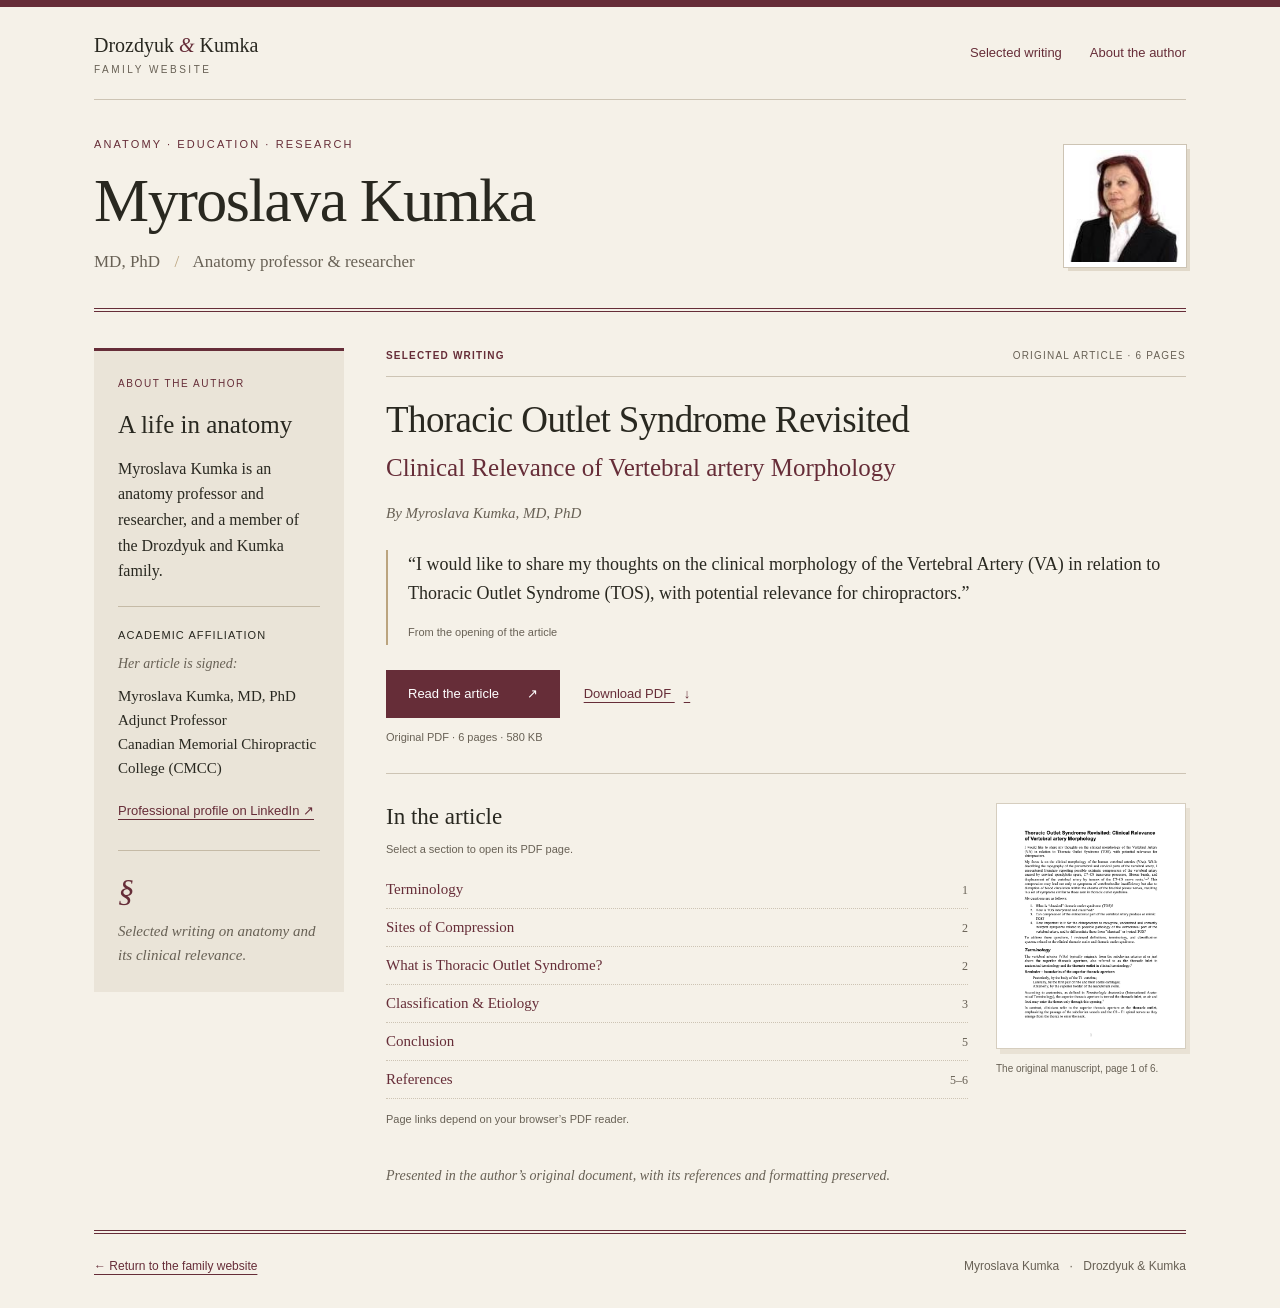
==== myroslava/index.html @ 14c30bd0 "Add Myroslava Kumka academic page and original article Create a responsive scholarly page with the e" ====
<!doctype html>
<html lang="en">
<head>
  <meta charset="utf-8">
  <meta name="viewport" content="width=device-width, initial-scale=1">
  <title>Myroslava Kumka | Anatomy &amp; Research</title>
  <meta name="description" content="Myroslava Kumka, MD, PhD. Anatomy and research, including Thoracic Outlet Syndrome Revisited: Clinical Relevance of Vertebral artery Morphology.">
  <link rel="canonical" href="https://drozdyuk.com/myroslava/">
  <link rel="stylesheet" href="/assets/myroslava/style.css">
</head>
<body>
  <a class="skip" href="#main">Skip to content</a>
  <div class="folio">
    <header class="masthead">
      <a href="/" class="family">Drozdyuk <span>&amp;</span> Kumka <span class="family-small">Family website</span></a>
      <nav aria-label="Main navigation"><a href="#article">Selected writing</a><a href="#profile">About the author</a></nav>
    </header>
    <main id="main">
      <section class="introduction" aria-labelledby="name">
        <div><p class="eyebrow">Anatomy · Education · Research</p><h1 id="name">Myroslava Kumka</h1><p class="credentials">MD, PhD <span aria-hidden="true">/</span> Anatomy professor &amp; researcher</p></div>
        <img class="portrait" src="/images/myroslava.jpeg" alt="Myroslava Kumka" width="130" height="130">
      </section>
      <div class="columns">
        <aside id="profile" class="profile" aria-labelledby="profile-heading">
          <p class="eyebrow">About the author</p>
          <h2 id="profile-heading">A life in anatomy</h2>
          <p>Myroslava Kumka is an anatomy professor and researcher, and a member of the Drozdyuk and Kumka family.</p>
          <div class="affiliation"><h3>Academic affiliation</h3><p>Her article is signed:</p><p class="byline">Myroslava Kumka, MD, PhD<br>Adjunct Professor<br>Canadian Memorial Chiropractic College <span class="abbr">(CMCC)</span></p></div>
          <a class="profile-link" href="https://www.linkedin.com/in/myroslava-kumka-md-phd-1aa9b932/?originalSubdomain=ca">Professional profile on LinkedIn <span aria-hidden="true">↗</span></a>
          <div class="sidebar-note"><span class="ornament" aria-hidden="true">§</span><p>Selected writing on anatomy and its clinical relevance.</p></div>
        </aside>
        <article id="article" aria-labelledby="article-heading">
          <div class="section-label"><span>Selected writing</span><span>Original article · 6 pages</span></div>
          <h2 id="article-heading">Thoracic Outlet Syndrome Revisited<span class="subtitle">Clinical Relevance of Vertebral artery Morphology</span></h2>
          <p class="author-line">By Myroslava Kumka, MD, PhD</p>
          <blockquote><p>“I would like to share my thoughts on the clinical morphology of the Vertebral Artery (VA) in relation to Thoracic Outlet Syndrome (TOS), with potential relevance for chiropractors.”</p><cite>From the opening of the article</cite></blockquote>
          <div class="actions"><a class="primary" href="/assets/myroslava/thoracic-outlet-syndrome-revisited.pdf">Read the article <span aria-hidden="true">↗</span></a><a class="download" href="/assets/myroslava/thoracic-outlet-syndrome-revisited.pdf" download>Download PDF <span aria-hidden="true">↓</span></a></div>
          <p class="file-note">Original PDF · 6 pages · 580 KB</p>
          <div class="reading-desk">
            <section class="contents" aria-labelledby="contents-heading"><h3 id="contents-heading">In the article</h3><p class="contents-note">Select a section to open its PDF page.</p>
              <ol>
                <li><a href="/assets/myroslava/thoracic-outlet-syndrome-revisited.pdf#page=1"><span>Terminology</span><span>1</span></a></li>
                <li><a href="/assets/myroslava/thoracic-outlet-syndrome-revisited.pdf#page=2"><span>Sites of Compression</span><span>2</span></a></li>
                <li><a href="/assets/myroslava/thoracic-outlet-syndrome-revisited.pdf#page=2"><span>What is Thoracic Outlet Syndrome?</span><span>2</span></a></li>
                <li><a href="/assets/myroslava/thoracic-outlet-syndrome-revisited.pdf#page=3"><span>Classification &amp; Etiology</span><span>3</span></a></li>
                <li><a href="/assets/myroslava/thoracic-outlet-syndrome-revisited.pdf#page=5"><span>Conclusion</span><span>5</span></a></li>
                <li><a href="/assets/myroslava/thoracic-outlet-syndrome-revisited.pdf#page=5"><span>References</span><span>5–6</span></a></li>
              </ol>
              <p class="contents-note">Page links depend on your browser’s PDF reader.</p>
            </section>
            <figure><a href="/assets/myroslava/thoracic-outlet-syndrome-revisited.pdf" aria-label="Read the original six-page article"><img src="/assets/myroslava/article-preview.png" width="650" height="841" alt="First page of Thoracic Outlet Syndrome Revisited" loading="lazy"></a><figcaption>The original manuscript, page 1 of 6.</figcaption></figure>
          </div>
          <p class="archive-note">Presented in the author’s original document, with its references and formatting preserved.</p>
        </article>
      </div>
    </main>
    <footer><a href="/">← Return to the family website</a><p>Myroslava Kumka <span aria-hidden="true">·</span> Drozdyuk &amp; Kumka</p></footer>
  </div>
</body>
</html>
---- assets/myroslava/style.css ----
:root{color-scheme:light;--paper:#f5f1e8;--ink:#292820;--wine:#662d38;--muted:#686155;--line:#cdc4b4;--gold:#bba47e}*{box-sizing:border-box}html{scroll-behavior:smooth;scroll-padding-top:24px}body{margin:0;background:var(--paper);color:var(--ink);font:18px/1.65 Georgia,'Times New Roman',serif;border-top:7px solid var(--wine)}a{color:var(--wine);text-underline-offset:4px}a:hover{text-decoration-thickness:2px}a:focus-visible{outline:3px solid #ad6e1f;outline-offset:5px}.skip{position:absolute;left:16px;top:-100px;background:white;padding:12px;z-index:10}.skip:focus{top:12px}.folio{max-width:1180px;margin:auto;padding:0 44px}.masthead{display:flex;align-items:center;justify-content:space-between;gap:24px;padding:22px 0;border-bottom:1px solid var(--line)}.family{font-size:20px;text-decoration:none;color:var(--ink)}.family>span:first-child{font-style:italic;color:var(--wine)}.family-small{display:block;font:10px/1.5 Arial,sans-serif;text-transform:uppercase;letter-spacing:2.5px;color:var(--muted)}nav{display:flex;gap:28px;font:13px/1.5 Arial,sans-serif}nav a{text-decoration:none}.introduction{display:flex;align-items:center;justify-content:space-between;gap:24px;padding:36px 0 32px;border-bottom:4px double var(--wine)}.eyebrow{font:11px/1.6 Arial,sans-serif;letter-spacing:2.1px;text-transform:uppercase;margin:0 0 12px;color:var(--wine)}h1{font-size:clamp(38px,5.3vw,62px);font-weight:400;letter-spacing:-1.5px;line-height:1.1;margin:0 0 14px}.credentials{margin:0;color:var(--muted);font-size:17px}.credentials span{padding:0 10px;color:var(--gold)}.portrait{width:122px;height:122px;object-fit:cover;border:5px solid #fff;outline:1px solid var(--line);box-shadow:4px 4px 0 #e1d9ca}.columns{display:grid;grid-template-columns:250px 1fr;gap:42px;padding:36px 0 42px}.profile{background:#eae4d8;border-top:3px solid var(--wine);padding:25px 24px;align-self:start;font-size:16px;line-height:1.6}.profile .eyebrow{font-size:10px;letter-spacing:1.6px}.profile h2{font-size:25px;font-weight:400;line-height:1.2;margin:0 0 16px}.profile p{margin:0 0 18px}.affiliation{border-top:1px solid #c5baa6;padding-top:20px;margin-top:22px}.affiliation h3{font:11px/1.5 Arial,sans-serif;text-transform:uppercase;letter-spacing:1.1px;margin:0 0 10px}.affiliation>p:first-of-type{font-style:italic;color:var(--muted);margin-bottom:8px;font-size:14px}.byline{font-size:15px}.abbr{white-space:nowrap}.profile-link{display:block;font:13px/1.7 Arial,sans-serif;padding:2px 0}.sidebar-note{border-top:1px solid #c5baa6;margin-top:26px;padding-top:16px;color:var(--muted);font-style:italic;font-size:15px}.ornament{color:var(--wine);font-size:32px;line-height:1.5}.sidebar-note p{margin:4px 0 0}.section-label{display:flex;justify-content:space-between;gap:15px;font:10px/1.6 Arial,sans-serif;letter-spacing:1.2px;text-transform:uppercase;color:var(--muted);border-bottom:1px solid var(--line);padding-bottom:12px;margin-bottom:22px}.section-label span:first-child{color:var(--wine);font-weight:700}article h2{font-size:37px;font-weight:400;line-height:1.16;letter-spacing:-.6px;margin:0 0 17px}.subtitle{display:block;font-size:25px;letter-spacing:0;line-height:1.3;margin-top:10px;color:var(--wine)}.author-line{font-size:15px;font-style:italic;color:var(--muted);margin:0 0 24px}blockquote{margin:0 0 25px;padding:0 0 0 20px;border-left:2px solid var(--gold)}blockquote p{margin:0 0 8px;font-size:18px;line-height:1.6}blockquote cite{font:11px/1.6 Arial,sans-serif;color:var(--muted)}.actions{display:flex;gap:24px;align-items:center;flex-wrap:wrap;font:13px/1.5 Arial,sans-serif}.primary{display:inline-block;background:var(--wine);color:#fff;padding:14px 22px;text-decoration:none}.primary:hover{background:#4e2029}.primary span{margin-left:24px}.download{padding:12px 0}.download span{margin-left:9px}.file-note{font:11px/1.6 Arial,sans-serif;color:var(--muted);margin:11px 0 27px}.reading-desk{display:grid;grid-template-columns:1fr 190px;gap:28px;border-top:1px solid var(--line);padding-top:24px}.contents h3{font-size:23px;font-weight:400;margin:0 0 5px}.contents-note{font:11px/1.6 Arial,sans-serif;color:var(--muted);margin:0 0 12px}.contents ol{list-style:none;padding:0;margin:0 0 12px}.contents li{border-bottom:1px dotted var(--line)}.contents li a{display:flex;align-items:baseline;justify-content:space-between;gap:20px;padding:8px 0;font-size:15px;line-height:1.4;text-decoration:none}.contents li a:hover{text-decoration:underline}.contents li a>span:last-child{font-size:12px;color:var(--muted);white-space:nowrap}figure{margin:5px 0 0}figure img{display:block;width:100%;height:auto;border:1px solid #d6cebf;box-shadow:4px 5px 0 #e9e2d5}figcaption{font:10px/1.6 Arial,sans-serif;color:var(--muted);margin-top:12px}.archive-note{font-size:14px;font-style:italic;color:var(--muted);margin:24px 0 0}footer{display:flex;justify-content:space-between;gap:18px;border-top:4px double var(--wine);padding:22px 0 32px;font:12px/1.7 Arial,sans-serif}footer p{margin:0;color:var(--muted)}footer p span{margin:0 7px}@media(max-width:900px){.folio{padding:0 28px}.columns{grid-template-columns:210px 1fr;gap:26px}.profile{padding:22px 18px}.reading-desk{grid-template-columns:1fr}figure{max-width:240px}article h2{font-size:32px}.subtitle{font-size:23px}}@media(max-width:650px){.folio{padding:0 22px}.masthead{align-items:flex-start;padding:18px 0;gap:14px}.family{font-size:16px}.family-small{font-size:8px;letter-spacing:1.7px}nav{flex-direction:column;gap:6px;font-size:11px}.introduction{padding:26px 0;align-items:flex-start;gap:16px}.introduction .eyebrow{font-size:9px;letter-spacing:1.2px;max-width:220px}h1{font-size:36px;letter-spacing:-1px}.portrait{width:80px;height:80px;border-width:3px;margin-top:5px}.credentials{font-size:14px}.credentials span{padding:0 4px}.columns{display:flex;flex-direction:column;gap:30px;padding:26px 0 30px}.profile{order:2;align-self:stretch}.profile .sidebar-note{display:none}.section-label{font-size:9px;letter-spacing:.8px;margin-bottom:18px}article h2{font-size:34px}.subtitle{font-size:23px}.reading-desk{grid-template-columns:1fr;gap:18px}figure{max-width:220px;margin:auto}.actions{gap:17px}footer{flex-direction:column;gap:8px;font-size:11px}blockquote p{font-size:17px}}@media(prefers-reduced-motion:reduce){html{scroll-behavior:auto}}@media print{body{background:white;border:0}.folio{max-width:none;padding:0}nav,.actions,.skip,footer,figure{display:none}.columns{grid-template-columns:210px 1fr;gap:25px}.profile{background:none}.reading-desk{display:block}a{color:inherit}}
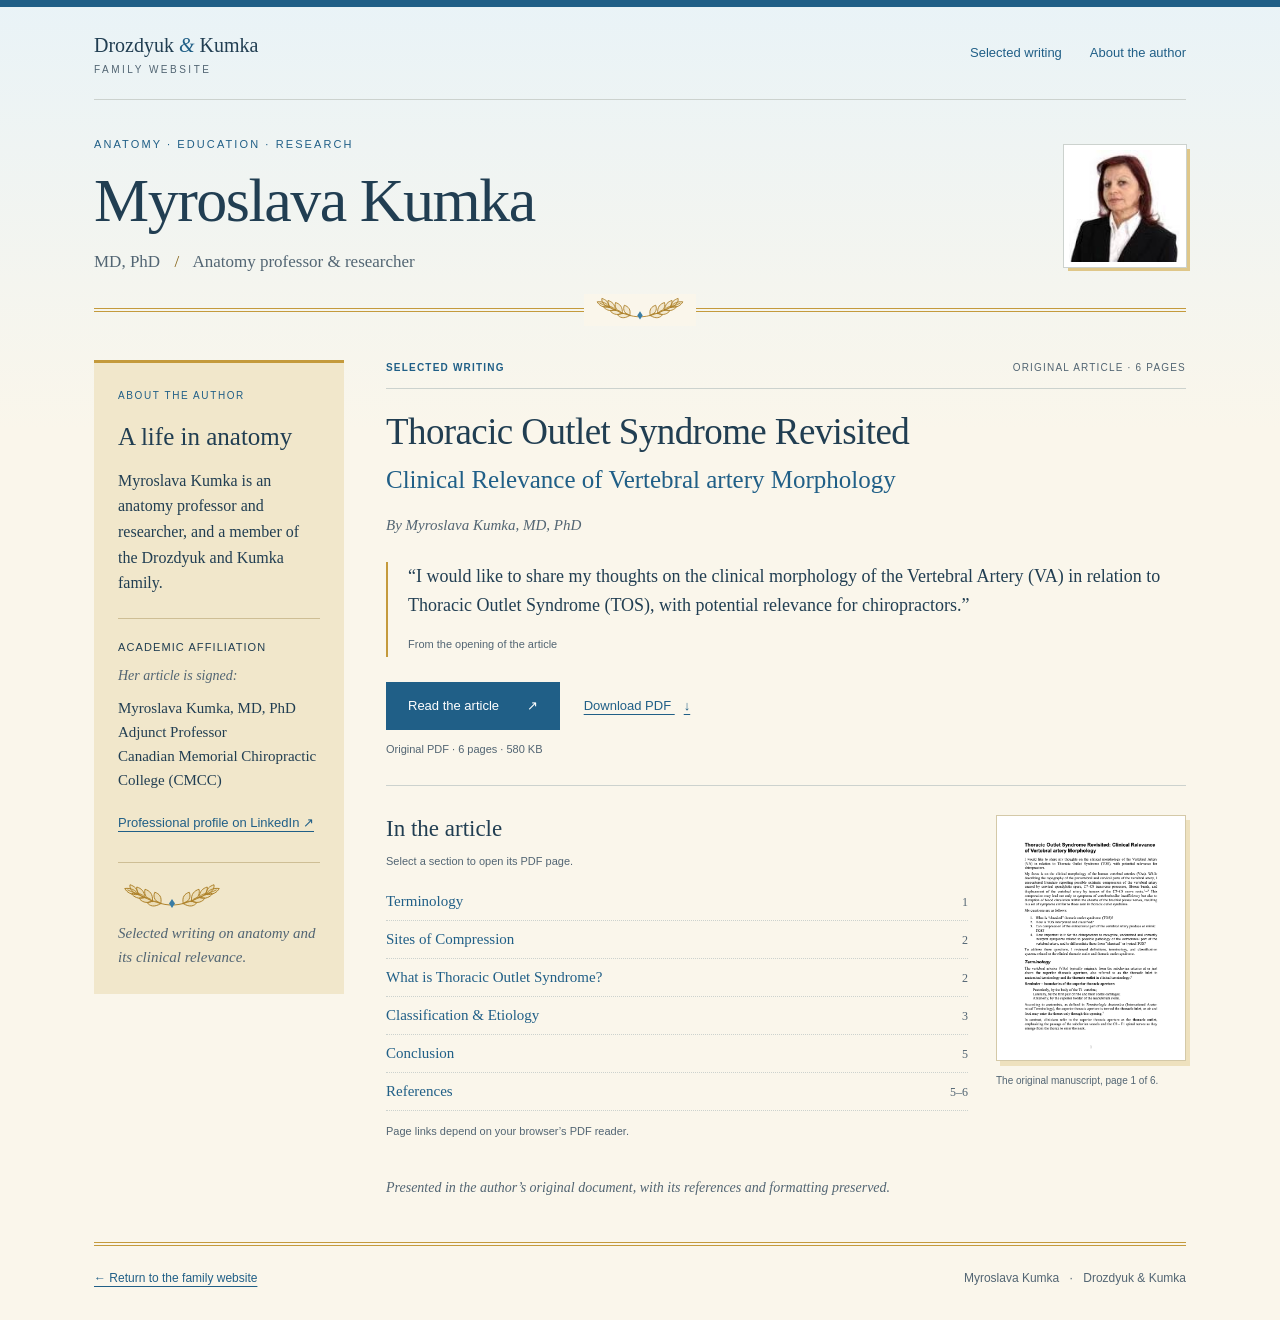
==== commit 2581efaa: "Version the Ukrainian theme stylesheet for returning visitors" ====
--- a/myroslava/index.html
+++ b/myroslava/index.html
@@ -6,7 +6,7 @@
   <title>Myroslava Kumka | Anatomy &amp; Research</title>
   <meta name="description" content="Myroslava Kumka, MD, PhD. Anatomy and research, including Thoracic Outlet Syndrome Revisited: Clinical Relevance of Vertebral artery Morphology.">
   <link rel="canonical" href="https://drozdyuk.com/myroslava/">
-  <link rel="stylesheet" href="/assets/myroslava/style.css">
+  <link rel="stylesheet" href="/assets/myroslava/style.css?v=sky-wheat-1">
 </head>
 <body>
   <a class="skip" href="#main">Skip to content</a>
--- a/assets/myroslava/style.css
+++ b/assets/myroslava/style.css
@@ -1 +1 @@
-:root{color-scheme:light;--paper:#f5f1e8;--ink:#292820;--wine:#662d38;--muted:#686155;--line:#cdc4b4;--gold:#bba47e}*{box-sizing:border-box}html{scroll-behavior:smooth;scroll-padding-top:24px}body{margin:0;background:var(--paper);color:var(--ink);font:18px/1.65 Georgia,'Times New Roman',serif;border-top:7px solid var(--wine)}a{color:var(--wine);text-underline-offset:4px}a:hover{text-decoration-thickness:2px}a:focus-visible{outline:3px solid #ad6e1f;outline-offset:5px}.skip{position:absolute;left:16px;top:-100px;background:white;padding:12px;z-index:10}.skip:focus{top:12px}.folio{max-width:1180px;margin:auto;padding:0 44px}.masthead{display:flex;align-items:center;justify-content:space-between;gap:24px;padding:22px 0;border-bottom:1px solid var(--line)}.family{font-size:20px;text-decoration:none;color:var(--ink)}.family>span:first-child{font-style:italic;color:var(--wine)}.family-small{display:block;font:10px/1.5 Arial,sans-serif;text-transform:uppercase;letter-spacing:2.5px;color:var(--muted)}nav{display:flex;gap:28px;font:13px/1.5 Arial,sans-serif}nav a{text-decoration:none}.introduction{display:flex;align-items:center;justify-content:space-between;gap:24px;padding:36px 0 32px;border-bottom:4px double var(--wine)}.eyebrow{font:11px/1.6 Arial,sans-serif;letter-spacing:2.1px;text-transform:uppercase;margin:0 0 12px;color:var(--wine)}h1{font-size:clamp(38px,5.3vw,62px);font-weight:400;letter-spacing:-1.5px;line-height:1.1;margin:0 0 14px}.credentials{margin:0;color:var(--muted);font-size:17px}.credentials span{padding:0 10px;color:var(--gold)}.portrait{width:122px;height:122px;object-fit:cover;border:5px solid #fff;outline:1px solid var(--line);box-shadow:4px 4px 0 #e1d9ca}.columns{display:grid;grid-template-columns:250px 1fr;gap:42px;padding:36px 0 42px}.profile{background:#eae4d8;border-top:3px solid var(--wine);padding:25px 24px;align-self:start;font-size:16px;line-height:1.6}.profile .eyebrow{font-size:10px;letter-spacing:1.6px}.profile h2{font-size:25px;font-weight:400;line-height:1.2;margin:0 0 16px}.profile p{margin:0 0 18px}.affiliation{border-top:1px solid #c5baa6;padding-top:20px;margin-top:22px}.affiliation h3{font:11px/1.5 Arial,sans-serif;text-transform:uppercase;letter-spacing:1.1px;margin:0 0 10px}.affiliation>p:first-of-type{font-style:italic;color:var(--muted);margin-bottom:8px;font-size:14px}.byline{font-size:15px}.abbr{white-space:nowrap}.profile-link{display:block;font:13px/1.7 Arial,sans-serif;padding:2px 0}.sidebar-note{border-top:1px solid #c5baa6;margin-top:26px;padding-top:16px;color:var(--muted);font-style:italic;font-size:15px}.ornament{color:var(--wine);font-size:32px;line-height:1.5}.sidebar-note p{margin:4px 0 0}.section-label{display:flex;justify-content:space-between;gap:15px;font:10px/1.6 Arial,sans-serif;letter-spacing:1.2px;text-transform:uppercase;color:var(--muted);border-bottom:1px solid var(--line);padding-bottom:12px;margin-bottom:22px}.section-label span:first-child{color:var(--wine);font-weight:700}article h2{font-size:37px;font-weight:400;line-height:1.16;letter-spacing:-.6px;margin:0 0 17px}.subtitle{display:block;font-size:25px;letter-spacing:0;line-height:1.3;margin-top:10px;color:var(--wine)}.author-line{font-size:15px;font-style:italic;color:var(--muted);margin:0 0 24px}blockquote{margin:0 0 25px;padding:0 0 0 20px;border-left:2px solid var(--gold)}blockquote p{margin:0 0 8px;font-size:18px;line-height:1.6}blockquote cite{font:11px/1.6 Arial,sans-serif;color:var(--muted)}.actions{display:flex;gap:24px;align-items:center;flex-wrap:wrap;font:13px/1.5 Arial,sans-serif}.primary{display:inline-block;background:var(--wine);color:#fff;padding:14px 22px;text-decoration:none}.primary:hover{background:#4e2029}.primary span{margin-left:24px}.download{padding:12px 0}.download span{margin-left:9px}.file-note{font:11px/1.6 Arial,sans-serif;color:var(--muted);margin:11px 0 27px}.reading-desk{display:grid;grid-template-columns:1fr 190px;gap:28px;border-top:1px solid var(--line);padding-top:24px}.contents h3{font-size:23px;font-weight:400;margin:0 0 5px}.contents-note{font:11px/1.6 Arial,sans-serif;color:var(--muted);margin:0 0 12px}.contents ol{list-style:none;padding:0;margin:0 0 12px}.contents li{border-bottom:1px dotted var(--line)}.contents li a{display:flex;align-items:baseline;justify-content:space-between;gap:20px;padding:8px 0;font-size:15px;line-height:1.4;text-decoration:none}.contents li a:hover{text-decoration:underline}.contents li a>span:last-child{font-size:12px;color:var(--muted);white-space:nowrap}figure{margin:5px 0 0}figure img{display:block;width:100%;height:auto;border:1px solid #d6cebf;box-shadow:4px 5px 0 #e9e2d5}figcaption{font:10px/1.6 Arial,sans-serif;color:var(--muted);margin-top:12px}.archive-note{font-size:14px;font-style:italic;color:var(--muted);margin:24px 0 0}footer{display:flex;justify-content:space-between;gap:18px;border-top:4px double var(--wine);padding:22px 0 32px;font:12px/1.7 Arial,sans-serif}footer p{margin:0;color:var(--muted)}footer p span{margin:0 7px}@media(max-width:900px){.folio{padding:0 28px}.columns{grid-template-columns:210px 1fr;gap:26px}.profile{padding:22px 18px}.reading-desk{grid-template-columns:1fr}figure{max-width:240px}article h2{font-size:32px}.subtitle{font-size:23px}}@media(max-width:650px){.folio{padding:0 22px}.masthead{align-items:flex-start;padding:18px 0;gap:14px}.family{font-size:16px}.family-small{font-size:8px;letter-spacing:1.7px}nav{flex-direction:column;gap:6px;font-size:11px}.introduction{padding:26px 0;align-items:flex-start;gap:16px}.introduction .eyebrow{font-size:9px;letter-spacing:1.2px;max-width:220px}h1{font-size:36px;letter-spacing:-1px}.portrait{width:80px;height:80px;border-width:3px;margin-top:5px}.credentials{font-size:14px}.credentials span{padding:0 4px}.columns{display:flex;flex-direction:column;gap:30px;padding:26px 0 30px}.profile{order:2;align-self:stretch}.profile .sidebar-note{display:none}.section-label{font-size:9px;letter-spacing:.8px;margin-bottom:18px}article h2{font-size:34px}.subtitle{font-size:23px}.reading-desk{grid-template-columns:1fr;gap:18px}figure{max-width:220px;margin:auto}.actions{gap:17px}footer{flex-direction:column;gap:8px;font-size:11px}blockquote p{font-size:17px}}@media(prefers-reduced-motion:reduce){html{scroll-behavior:auto}}@media print{body{background:white;border:0}.folio{max-width:none;padding:0}nav,.actions,.skip,footer,figure{display:none}.columns{grid-template-columns:210px 1fr;gap:25px}.profile{background:none}.reading-desk{display:block}a{color:inherit}}
+:root{color-scheme:light;--paper:#faf6eb;--ink:#213e52;--blue:#205f87;--muted:#526573;--line:#ccd2ce;--gold:#c49a3c}*{box-sizing:border-box}html{scroll-behavior:smooth;scroll-padding-top:24px}body{margin:0;background:linear-gradient(180deg,#e9f3f7 0, var(--paper) 430px);color:var(--ink);font:18px/1.65 Georgia,'Times New Roman',serif;border-top:7px solid var(--blue)}a{color:var(--blue);text-underline-offset:4px}a:hover{text-decoration-thickness:2px}a:focus-visible{outline:3px solid #8a6016;outline-offset:5px}.skip{position:absolute;left:16px;top:-100px;background:white;padding:12px;z-index:10}.skip:focus{top:12px}.folio{max-width:1180px;margin:auto;padding:0 44px}.masthead{display:flex;align-items:center;justify-content:space-between;gap:24px;padding:22px 0;border-bottom:1px solid var(--line)}.family{font-size:20px;text-decoration:none;color:var(--ink)}.family>span:first-child{font-style:italic;color:var(--blue)}.family-small{display:block;font:10px/1.5 Arial,sans-serif;text-transform:uppercase;letter-spacing:2.5px;color:var(--muted)}nav{display:flex;gap:28px;font:13px/1.5 Arial,sans-serif}nav a{text-decoration:none}.introduction{display:flex;align-items:center;justify-content:space-between;gap:24px;padding:36px 0 32px;border-bottom:4px double var(--gold);position:relative;margin-bottom:12px}.introduction::after{content:"";position:absolute;width:112px;height:32px;bottom:-18px;left:50%;transform:translateX(-50%);background:var(--paper) url("wheat.svg") center/98px 30px no-repeat}.eyebrow{font:11px/1.6 Arial,sans-serif;letter-spacing:2.1px;text-transform:uppercase;margin:0 0 12px;color:var(--blue)}h1{font-size:clamp(38px,5.3vw,62px);font-weight:400;letter-spacing:-1.5px;line-height:1.1;margin:0 0 14px}.credentials{margin:0;color:var(--muted);font-size:17px}.credentials span{padding:0 10px;color:#866418}.portrait{width:122px;height:122px;object-fit:cover;border:5px solid #fff;outline:1px solid var(--line);box-shadow:4px 4px 0 #dfc789}.columns{display:grid;grid-template-columns:250px 1fr;gap:42px;padding:36px 0 42px}.profile{background:#f1e7cb;border-top:3px solid var(--gold);padding:25px 24px;align-self:start;font-size:16px;line-height:1.6}.profile .eyebrow{font-size:10px;letter-spacing:1.6px}.profile h2{font-size:25px;font-weight:400;line-height:1.2;margin:0 0 16px}.profile p{margin:0 0 18px}.affiliation{border-top:1px solid #cebe95;padding-top:20px;margin-top:22px}.affiliation h3{font:11px/1.5 Arial,sans-serif;text-transform:uppercase;letter-spacing:1.1px;margin:0 0 10px}.affiliation>p:first-of-type{font-style:italic;color:var(--muted);margin-bottom:8px;font-size:14px}.byline{font-size:15px}.abbr{white-space:nowrap}.profile-link{display:block;font:13px/1.7 Arial,sans-serif;padding:2px 0}.sidebar-note{border-top:1px solid #cebe95;margin-top:26px;padding-top:16px;color:var(--muted);font-style:italic;font-size:15px}.ornament{display:block;width:108px;height:38px;font-size:0;background:url("wheat.svg") center/contain no-repeat}.sidebar-note p{margin:4px 0 0}.section-label{display:flex;justify-content:space-between;gap:15px;font:10px/1.6 Arial,sans-serif;letter-spacing:1.2px;text-transform:uppercase;color:var(--muted);border-bottom:1px solid var(--line);padding-bottom:12px;margin-bottom:22px}.section-label span:first-child{color:var(--blue);font-weight:700}article h2{font-size:37px;font-weight:400;line-height:1.16;letter-spacing:-.6px;margin:0 0 17px}.subtitle{display:block;font-size:25px;letter-spacing:0;line-height:1.3;margin-top:10px;color:var(--blue)}.author-line{font-size:15px;font-style:italic;color:var(--muted);margin:0 0 24px}blockquote{margin:0 0 25px;padding:0 0 0 20px;border-left:2px solid var(--gold)}blockquote p{margin:0 0 8px;font-size:18px;line-height:1.6}blockquote cite{font:11px/1.6 Arial,sans-serif;color:var(--muted)}.actions{display:flex;gap:24px;align-items:center;flex-wrap:wrap;font:13px/1.5 Arial,sans-serif}.primary{display:inline-block;background:var(--blue);color:#fff;padding:14px 22px;text-decoration:none}.primary:hover{background:#174663}.primary span{margin-left:24px}.download{padding:12px 0}.download span{margin-left:9px}.file-note{font:11px/1.6 Arial,sans-serif;color:var(--muted);margin:11px 0 27px}.reading-desk{display:grid;grid-template-columns:1fr 190px;gap:28px;border-top:1px solid var(--line);padding-top:24px}.contents h3{font-size:23px;font-weight:400;margin:0 0 5px}.contents-note{font:11px/1.6 Arial,sans-serif;color:var(--muted);margin:0 0 12px}.contents ol{list-style:none;padding:0;margin:0 0 12px}.contents li{border-bottom:1px dotted var(--line)}.contents li a{display:flex;align-items:baseline;justify-content:space-between;gap:20px;padding:8px 0;font-size:15px;line-height:1.4;text-decoration:none}.contents li a:hover{text-decoration:underline}.contents li a>span:last-child{font-size:12px;color:var(--muted);white-space:nowrap}figure{margin:5px 0 0}figure img{display:block;width:100%;height:auto;border:1px solid #d4c9a8;box-shadow:4px 5px 0 #eee1be}figcaption{font:10px/1.6 Arial,sans-serif;color:var(--muted);margin-top:12px}.archive-note{font-size:14px;font-style:italic;color:var(--muted);margin:24px 0 0}footer{display:flex;justify-content:space-between;gap:18px;border-top:4px double var(--gold);padding:22px 0 32px;font:12px/1.7 Arial,sans-serif}footer p{margin:0;color:var(--muted)}footer p span{margin:0 7px}@media(max-width:900px){.folio{padding:0 28px}.columns{grid-template-columns:210px 1fr;gap:26px}.profile{padding:22px 18px}.reading-desk{grid-template-columns:1fr}figure{max-width:240px}article h2{font-size:32px}.subtitle{font-size:23px}}@media(max-width:650px){.folio{padding:0 22px}.masthead{align-items:flex-start;padding:18px 0;gap:14px}.family{font-size:16px}.family-small{font-size:8px;letter-spacing:1.7px}nav{flex-direction:column;gap:6px;font-size:11px}.introduction{padding:26px 0;align-items:flex-start;gap:16px}.introduction .eyebrow{font-size:9px;letter-spacing:1.2px;max-width:220px}h1{font-size:36px;letter-spacing:-1px}.portrait{width:80px;height:80px;border-width:3px;margin-top:5px}.credentials{font-size:14px}.credentials span{padding:0 4px}.columns{display:flex;flex-direction:column;gap:30px;padding:26px 0 30px}.profile{order:2;align-self:stretch}.profile .sidebar-note{display:none}.section-label{font-size:9px;letter-spacing:.8px;margin-bottom:18px}article h2{font-size:34px}.subtitle{font-size:23px}.reading-desk{grid-template-columns:1fr;gap:18px}figure{max-width:220px;margin:auto}.actions{gap:17px}footer{flex-direction:column;gap:8px;font-size:11px}blockquote p{font-size:17px}}@media(prefers-reduced-motion:reduce){html{scroll-behavior:auto}}@media print{body{background:white;border:0}.introduction::after{display:none}.folio{max-width:none;padding:0}nav,.actions,.skip,footer,figure{display:none}.columns{grid-template-columns:210px 1fr;gap:25px}.profile{background:none}.reading-desk{display:block}a{color:inherit}}
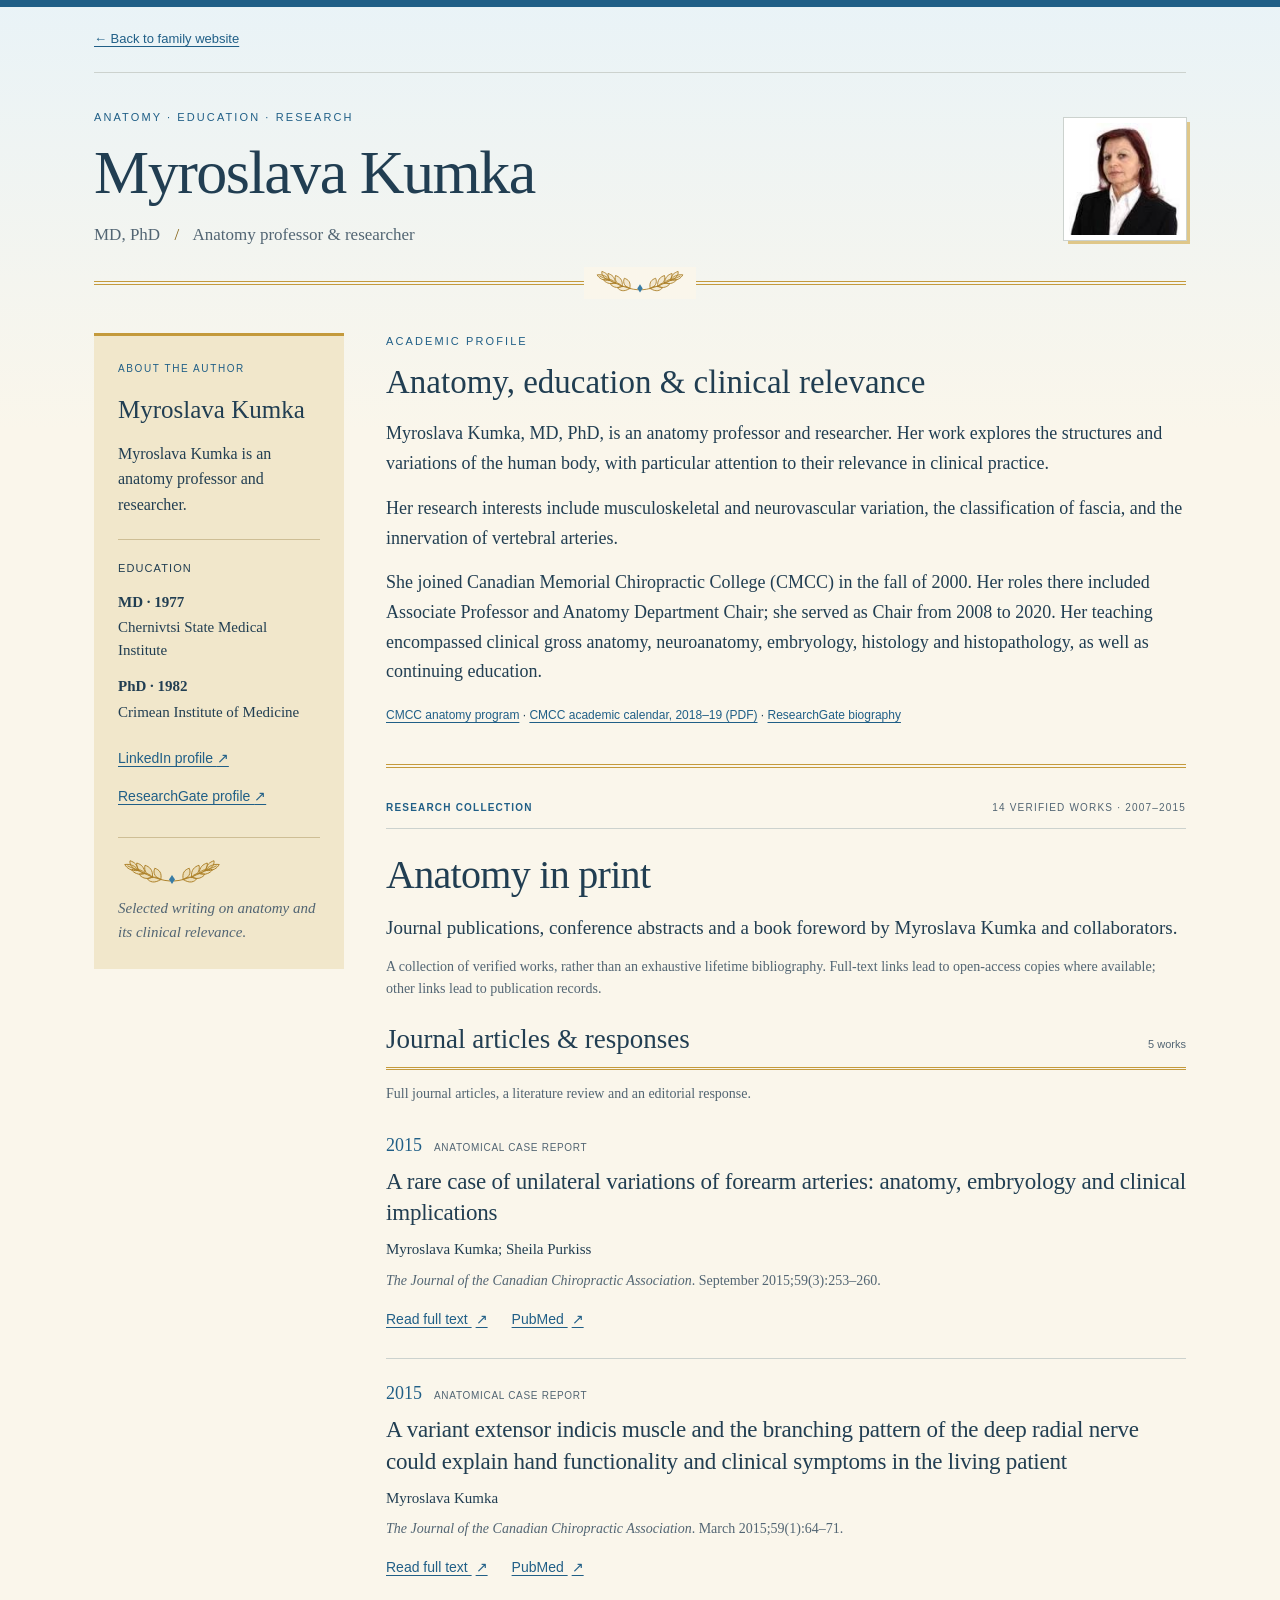
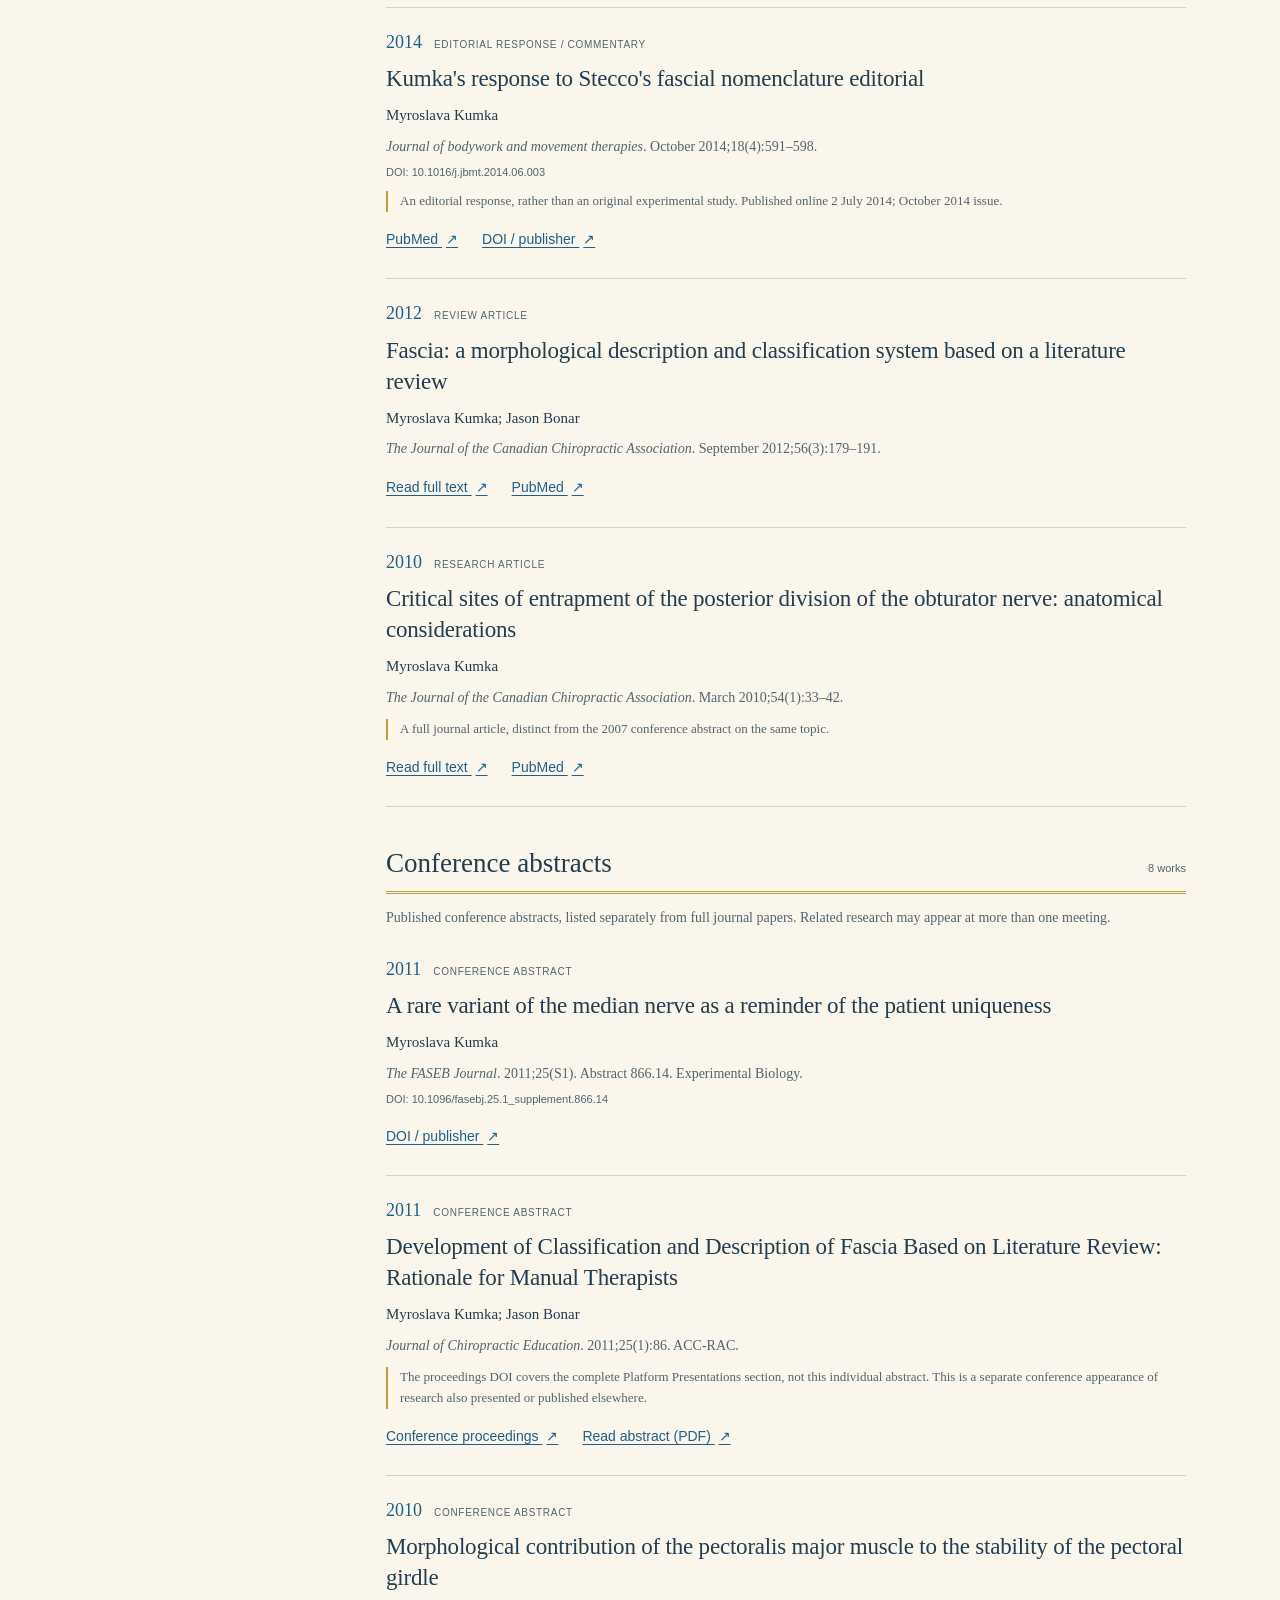
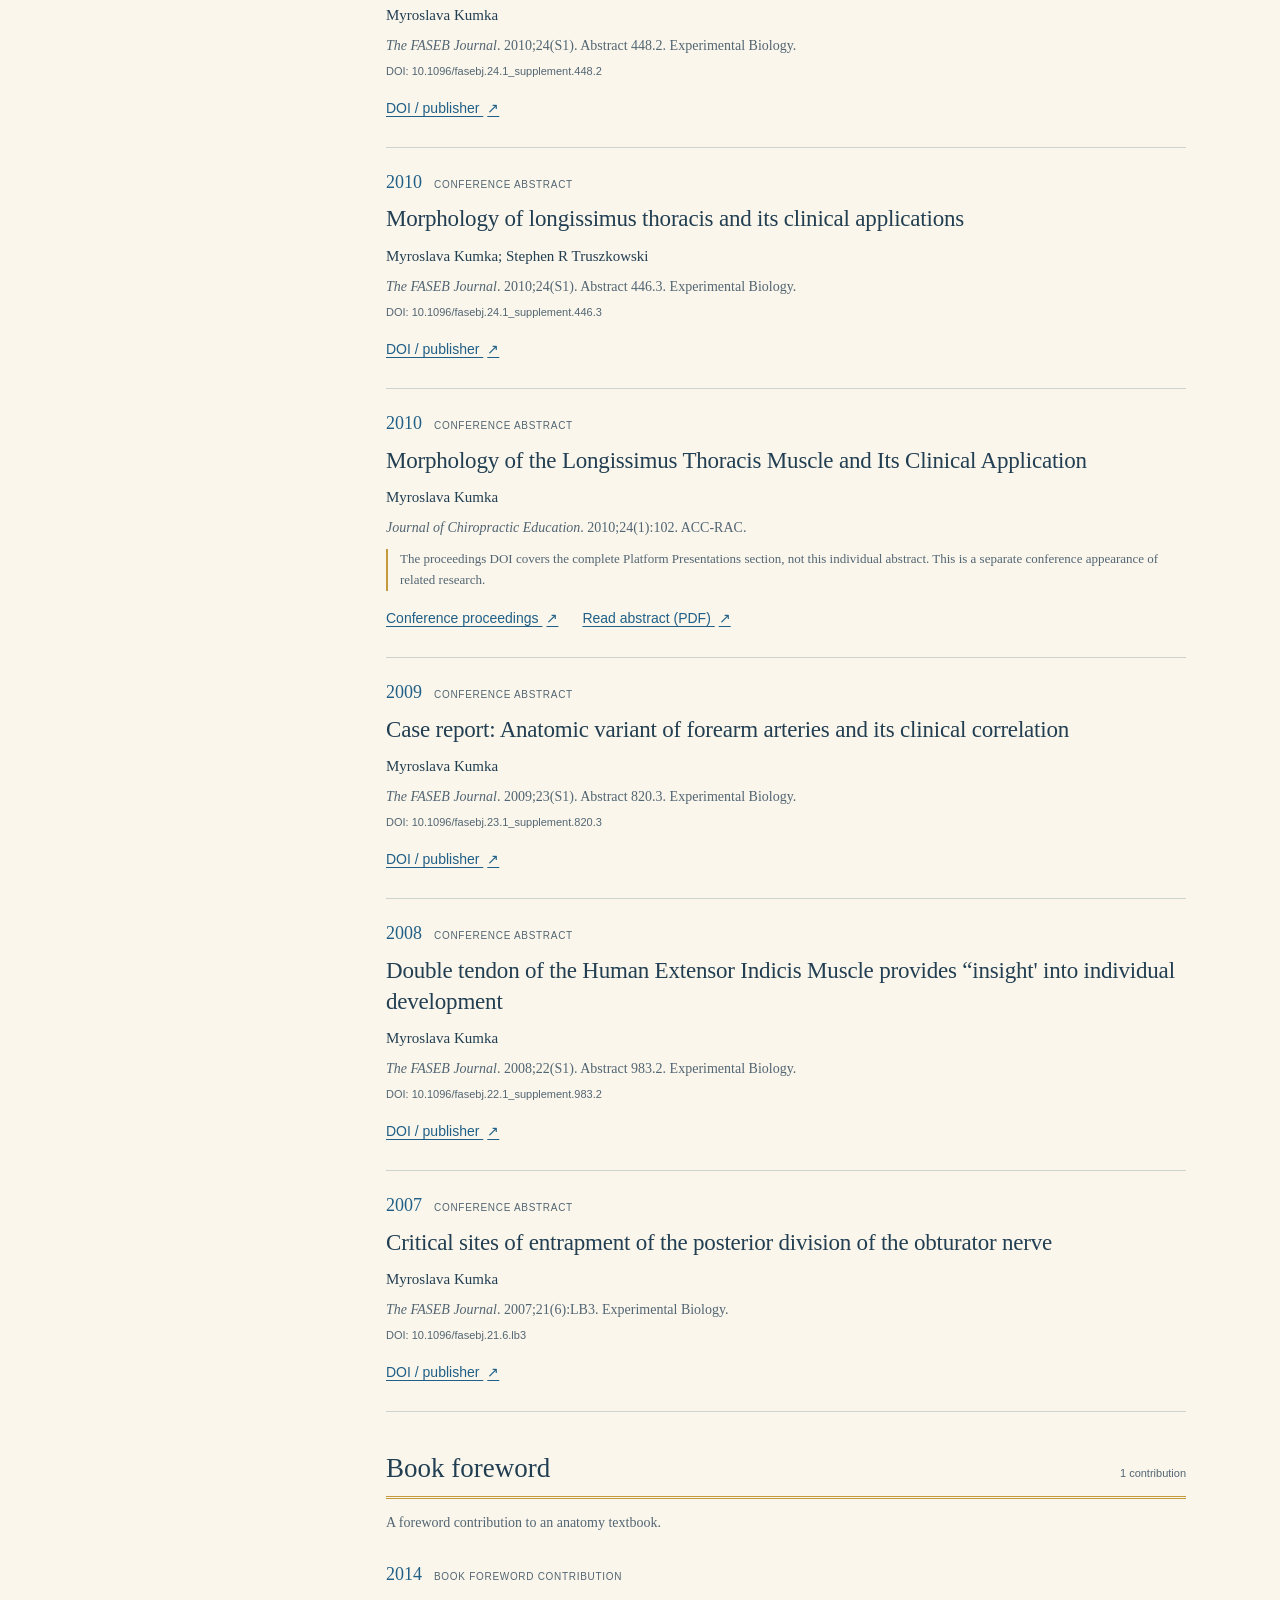
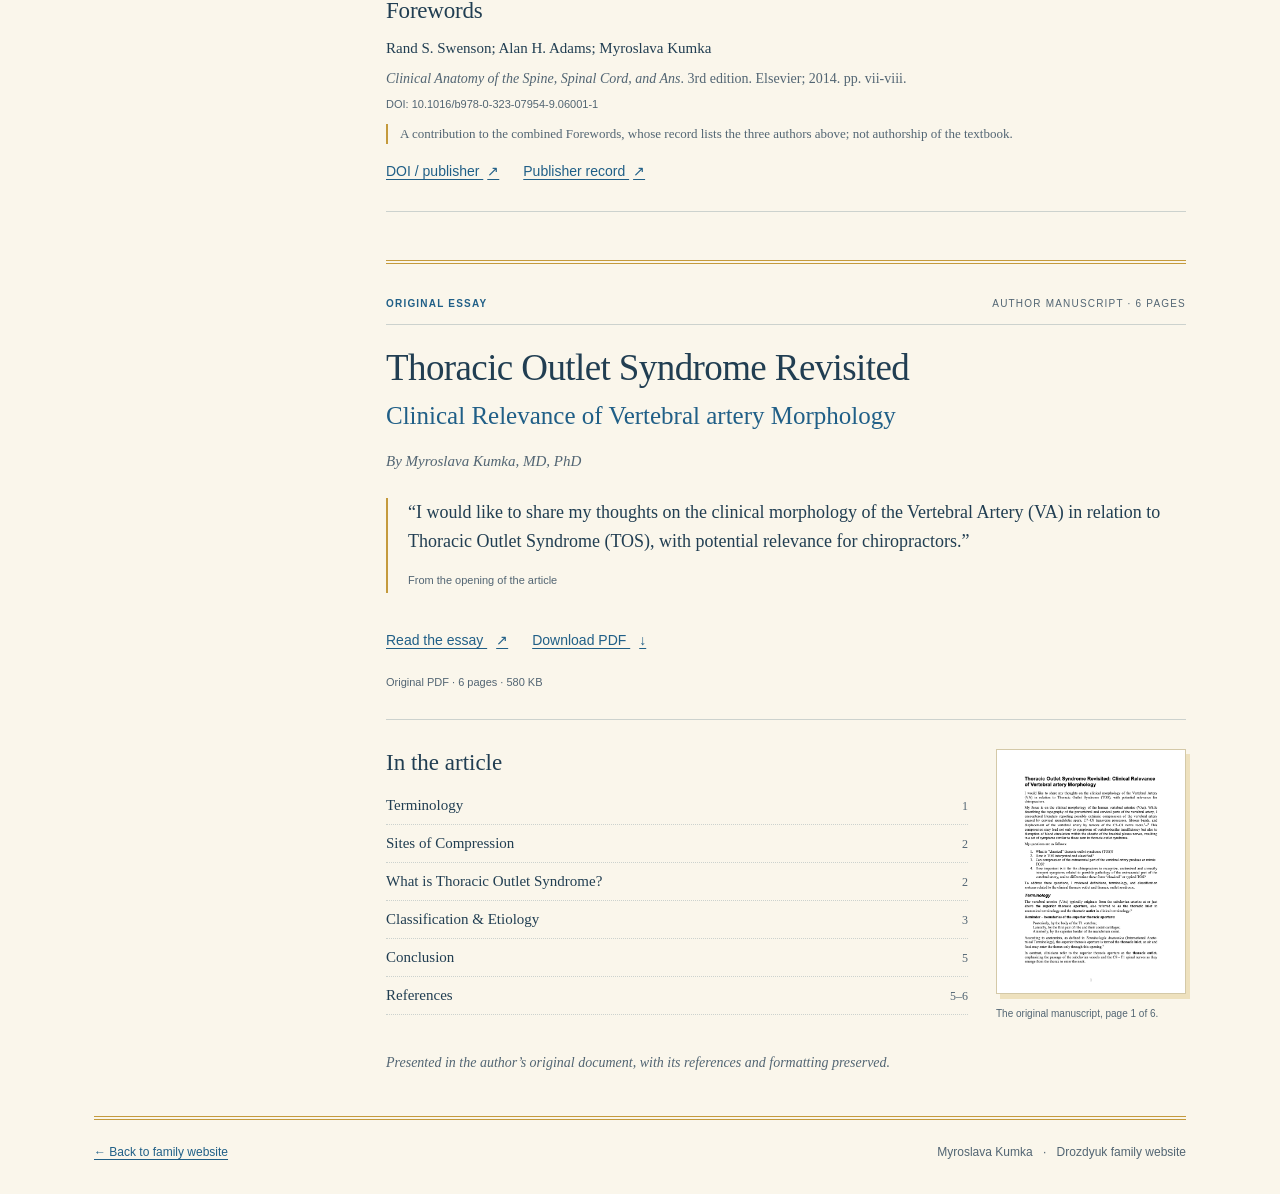
==== commit 00fb9c78: "Expand Myroslava's academic profile and verified research collection Add sourced education and histo" ====
--- a/myroslava/index.html
+++ b/myroslava/index.html
@@ -4,16 +4,16 @@
   <meta charset="utf-8">
   <meta name="viewport" content="width=device-width, initial-scale=1">
   <title>Myroslava Kumka | Anatomy &amp; Research</title>
-  <meta name="description" content="Myroslava Kumka, MD, PhD. Anatomy and research, including Thoracic Outlet Syndrome Revisited: Clinical Relevance of Vertebral artery Morphology.">
+  <meta name="description" content="Myroslava Kumka, MD, PhD. Explore verified journal publications, conference abstracts, a book foreword and original writing on anatomy and its clinical relevance.">
   <link rel="canonical" href="https://drozdyuk.com/myroslava/">
-  <link rel="stylesheet" href="/assets/myroslava/style.css?v=sky-wheat-1">
+  <link rel="stylesheet" href="/assets/myroslava/style.css?v=research-1">
 </head>
 <body>
   <a class="skip" href="#main">Skip to content</a>
   <div class="folio">
     <header class="masthead">
-      <a href="/" class="family">Drozdyuk <span>&amp;</span> Kumka <span class="family-small">Family website</span></a>
-      <nav aria-label="Main navigation"><a href="#article">Selected writing</a><a href="#profile">About the author</a></nav>
+      <a href="/" class="family">← Back to family website</a>
+
     </header>
     <main id="main">
       <section class="introduction" aria-labelledby="name">
@@ -23,38 +23,96 @@
       <div class="columns">
         <aside id="profile" class="profile" aria-labelledby="profile-heading">
           <p class="eyebrow">About the author</p>
-          <h2 id="profile-heading">A life in anatomy</h2>
-          <p>Myroslava Kumka is an anatomy professor and researcher, and a member of the Drozdyuk and Kumka family.</p>
-          <div class="affiliation"><h3>Academic affiliation</h3><p>Her article is signed:</p><p class="byline">Myroslava Kumka, MD, PhD<br>Adjunct Professor<br>Canadian Memorial Chiropractic College <span class="abbr">(CMCC)</span></p></div>
-          <a class="profile-link" href="https://www.linkedin.com/in/myroslava-kumka-md-phd-1aa9b932/?originalSubdomain=ca">Professional profile on LinkedIn <span aria-hidden="true">↗</span></a>
+          <h2 id="profile-heading">Myroslava Kumka</h2>
+          <p>Myroslava Kumka is an anatomy professor and researcher.</p>
+          <div class="affiliation"><h3>Education</h3><dl class="education"><dt>MD · 1977</dt><dd>Chernivtsi State Medical Institute</dd><dt>PhD · 1982</dt><dd>Crimean Institute of Medicine</dd></dl></div>
+          <a class="profile-link" href="https://www.linkedin.com/in/myroslava-kumka-md-phd-1aa9b932/?originalSubdomain=ca">LinkedIn profile <span aria-hidden="true">↗</span></a>
+          <a class="profile-link" href="https://www.researchgate.net/profile/Myroslava-Kumka">ResearchGate profile <span aria-hidden="true">↗</span></a>
           <div class="sidebar-note"><span class="ornament" aria-hidden="true">§</span><p>Selected writing on anatomy and its clinical relevance.</p></div>
         </aside>
-        <article id="article" aria-labelledby="article-heading">
-          <div class="section-label"><span>Selected writing</span><span>Original article · 6 pages</span></div>
+        <div class="scholarship">
+<section class="academic-profile" aria-labelledby="academic-profile-heading"><p class="eyebrow">Academic profile</p><h2 id="academic-profile-heading">Anatomy, education &amp; clinical relevance</h2><p>Myroslava Kumka, MD, PhD, is an anatomy professor and researcher. Her work explores the structures and variations of the human body, with particular attention to their relevance in clinical practice.</p><p>Her research interests include musculoskeletal and neurovascular variation, the classification of fascia, and the innervation of vertebral arteries.</p><p>She joined Canadian Memorial Chiropractic College (CMCC) in the fall of 2000. Her roles there included Associate Professor and Anatomy Department Chair; she served as Chair from 2008 to 2020. Her teaching encompassed clinical gross anatomy, neuroanatomy, embryology, histology and histopathology, as well as continuing education.</p><p class="background-sources"><a href="https://www.cmcc.ca/support/body-donation">CMCC anatomy program</a> · <a href="https://www.cmcc.ca/academic-programs/documents/cmcc-academic-calendar-2018-19.pdf">CMCC academic calendar, 2018–19 (PDF)</a> · <a href="https://www.researchgate.net/profile/Myroslava-Kumka">ResearchGate biography</a></p></section>
+<section id="research" class="research" aria-labelledby="research-heading">
+  <div class="section-label"><span>Research collection</span><span>14 verified works · 2007–2015</span></div>
+  <h2 id="research-heading">Anatomy in print</h2>
+  <p class="research-intro">Journal publications, conference abstracts and a book foreword by Myroslava Kumka and collaborators.</p>
+  <p class="collection-note">A collection of verified works, rather than an exhaustive lifetime bibliography. Full-text links lead to open-access copies where available; other links lead to publication records.</p>
+
+<section class="publication-group" id="journal-publications" aria-labelledby="journal-publications-heading"><div class="group-heading"><h3 id="journal-publications-heading">Journal articles &amp; responses</h3><span>5 works</span></div><p class="group-intro">Full journal articles, a literature review and an editorial response.</p><ol class="publication-list">
+<li class="publication" id="kumka-purkiss-2015-forearm"><div class="publication-meta"><span class="publication-year">2015</span><span>Anatomical case report</span></div><h4>A rare case of unilateral variations of forearm arteries: anatomy, embryology and clinical implications</h4><p class="publication-authors">Myroslava Kumka; Sheila Purkiss</p><p class="citation"><i>The Journal of the Canadian Chiropractic Association</i>. September 2015;59(3):253–260.</p>
+<div class="publication-links"><a href="https://pmc.ncbi.nlm.nih.gov/articles/PMC4593037/">Read full text <span aria-hidden="true">↗</span></a><a href="https://pubmed.ncbi.nlm.nih.gov/26500359/">PubMed <span aria-hidden="true">↗</span></a></div></li>
+<li class="publication" id="kumka-2015-extensor"><div class="publication-meta"><span class="publication-year">2015</span><span>Anatomical case report</span></div><h4>A variant extensor indicis muscle and the branching pattern of the deep radial nerve could explain hand functionality and clinical symptoms in the living patient</h4><p class="publication-authors">Myroslava Kumka</p><p class="citation"><i>The Journal of the Canadian Chiropractic Association</i>. March 2015;59(1):64–71.</p>
+<div class="publication-links"><a href="https://pmc.ncbi.nlm.nih.gov/articles/PMC4319448/">Read full text <span aria-hidden="true">↗</span></a><a href="https://pubmed.ncbi.nlm.nih.gov/25729087/">PubMed <span aria-hidden="true">↗</span></a></div></li>
+<li class="publication" id="kumka-2014-fascia-response"><div class="publication-meta"><span class="publication-year">2014</span><span>Editorial response / commentary</span></div><h4>Kumka&#x27;s response to Stecco&#x27;s fascial nomenclature editorial</h4><p class="publication-authors">Myroslava Kumka</p><p class="citation"><i>Journal of bodywork and movement therapies</i>. October 2014;18(4):591–598.</p>
+<p class="doi">DOI: 10.1016/j.jbmt.2014.06.003</p>
+<p class="publication-note">An editorial response, rather than an original experimental study. Published online 2 July 2014; October 2014 issue.</p>
+<div class="publication-links"><a href="https://pubmed.ncbi.nlm.nih.gov/25440213/">PubMed <span aria-hidden="true">↗</span></a><a href="https://doi.org/10.1016/j.jbmt.2014.06.003">DOI / publisher <span aria-hidden="true">↗</span></a></div></li>
+<li class="publication" id="kumka-bonar-2012-fascia"><div class="publication-meta"><span class="publication-year">2012</span><span>Review article</span></div><h4>Fascia: a morphological description and classification system based on a literature review</h4><p class="publication-authors">Myroslava Kumka; Jason Bonar</p><p class="citation"><i>The Journal of the Canadian Chiropractic Association</i>. September 2012;56(3):179–191.</p>
+<div class="publication-links"><a href="https://pmc.ncbi.nlm.nih.gov/articles/PMC3430451/">Read full text <span aria-hidden="true">↗</span></a><a href="https://pubmed.ncbi.nlm.nih.gov/22997468/">PubMed <span aria-hidden="true">↗</span></a></div></li>
+<li class="publication" id="kumka-2010-obturator"><div class="publication-meta"><span class="publication-year">2010</span><span>Research article</span></div><h4>Critical sites of entrapment of the posterior division of the obturator nerve: anatomical considerations</h4><p class="publication-authors">Myroslava Kumka</p><p class="citation"><i>The Journal of the Canadian Chiropractic Association</i>. March 2010;54(1):33–42.</p>
+<p class="publication-note">A full journal article, distinct from the 2007 conference abstract on the same topic.</p>
+<div class="publication-links"><a href="https://pmc.ncbi.nlm.nih.gov/articles/PMC2829684/">Read full text <span aria-hidden="true">↗</span></a><a href="https://pubmed.ncbi.nlm.nih.gov/20195424/">PubMed <span aria-hidden="true">↗</span></a></div></li>
+</ol></section>
+<section class="publication-group" id="conference-abstracts" aria-labelledby="conference-abstracts-heading"><div class="group-heading"><h3 id="conference-abstracts-heading">Conference abstracts</h3><span>8 works</span></div><p class="group-intro">Published conference abstracts, listed separately from full journal papers. Related research may appear at more than one meeting.</p><ol class="publication-list">
+<li class="publication" id="kumka-2011-faseb-866-14"><div class="publication-meta"><span class="publication-year">2011</span><span>Conference abstract</span></div><h4>A rare variant of the median nerve as a reminder of the patient uniqueness</h4><p class="publication-authors">Myroslava Kumka</p><p class="citation"><i>The FASEB Journal</i>. 2011;25(S1). Abstract 866.14. Experimental Biology.</p>
+<p class="doi">DOI: 10.1096/fasebj.25.1_supplement.866.14</p>
+<div class="publication-links"><a href="https://doi.org/10.1096/fasebj.25.1_supplement.866.14">DOI / publisher <span aria-hidden="true">↗</span></a></div></li>
+<li class="publication" id="kumka-2011-acc-rac"><div class="publication-meta"><span class="publication-year">2011</span><span>Conference abstract</span></div><h4>Development of Classification and Description of Fascia Based on Literature Review: Rationale for Manual Therapists</h4><p class="publication-authors">Myroslava Kumka; Jason Bonar</p><p class="citation"><i>Journal of Chiropractic Education</i>. 2011;25(1):86. ACC-RAC.</p>
+<p class="publication-note">The proceedings DOI covers the complete Platform Presentations section, not this individual abstract. This is a separate conference appearance of research also presented or published elsewhere.</p>
+<div class="publication-links"><a href="https://doi.org/10.7899/1042-5055-25.1.72">Conference proceedings <span aria-hidden="true">↗</span></a><a href="https://chiro.org/research/ABSTRACTS/ACC_RAC/RAC_PLATFORM_2011.pdf#page=15">Read abstract (PDF) <span aria-hidden="true">↗</span></a></div></li>
+<li class="publication" id="kumka-2010-faseb-448-2"><div class="publication-meta"><span class="publication-year">2010</span><span>Conference abstract</span></div><h4>Morphological contribution of the pectoralis major muscle to the stability of the pectoral girdle</h4><p class="publication-authors">Myroslava Kumka</p><p class="citation"><i>The FASEB Journal</i>. 2010;24(S1). Abstract 448.2. Experimental Biology.</p>
+<p class="doi">DOI: 10.1096/fasebj.24.1_supplement.448.2</p>
+<div class="publication-links"><a href="https://doi.org/10.1096/fasebj.24.1_supplement.448.2">DOI / publisher <span aria-hidden="true">↗</span></a></div></li>
+<li class="publication" id="kumka-2010-faseb-446-3"><div class="publication-meta"><span class="publication-year">2010</span><span>Conference abstract</span></div><h4>Morphology of longissimus thoracis and its clinical applications</h4><p class="publication-authors">Myroslava Kumka; Stephen R Truszkowski</p><p class="citation"><i>The FASEB Journal</i>. 2010;24(S1). Abstract 446.3. Experimental Biology.</p>
+<p class="doi">DOI: 10.1096/fasebj.24.1_supplement.446.3</p>
+<div class="publication-links"><a href="https://doi.org/10.1096/fasebj.24.1_supplement.446.3">DOI / publisher <span aria-hidden="true">↗</span></a></div></li>
+<li class="publication" id="kumka-2010-acc-rac"><div class="publication-meta"><span class="publication-year">2010</span><span>Conference abstract</span></div><h4>Morphology of the Longissimus Thoracis Muscle and Its Clinical Application</h4><p class="publication-authors">Myroslava Kumka</p><p class="citation"><i>Journal of Chiropractic Education</i>. 2010;24(1):102. ACC-RAC.</p>
+<p class="publication-note">The proceedings DOI covers the complete Platform Presentations section, not this individual abstract. This is a separate conference appearance of related research.</p>
+<div class="publication-links"><a href="https://doi.org/10.7899/1042-5055-24.1.83">Conference proceedings <span aria-hidden="true">↗</span></a><a href="https://jce.kglmeridian.com/downloadpdf/view/journals/ched/24/1/article-p83.xml#page=20">Read abstract (PDF) <span aria-hidden="true">↗</span></a></div></li>
+<li class="publication" id="kumka-2009-faseb-820-3"><div class="publication-meta"><span class="publication-year">2009</span><span>Conference abstract</span></div><h4>Case report: Anatomic variant of forearm arteries and its clinical correlation</h4><p class="publication-authors">Myroslava Kumka</p><p class="citation"><i>The FASEB Journal</i>. 2009;23(S1). Abstract 820.3. Experimental Biology.</p>
+<p class="doi">DOI: 10.1096/fasebj.23.1_supplement.820.3</p>
+<div class="publication-links"><a href="https://doi.org/10.1096/fasebj.23.1_supplement.820.3">DOI / publisher <span aria-hidden="true">↗</span></a></div></li>
+<li class="publication" id="kumka-2008-faseb-983-2"><div class="publication-meta"><span class="publication-year">2008</span><span>Conference abstract</span></div><h4>Double tendon of the Human Extensor Indicis Muscle provides “insight&#x27; into individual development</h4><p class="publication-authors">Myroslava Kumka</p><p class="citation"><i>The FASEB Journal</i>. 2008;22(S1). Abstract 983.2. Experimental Biology.</p>
+<p class="doi">DOI: 10.1096/fasebj.22.1_supplement.983.2</p>
+<div class="publication-links"><a href="https://doi.org/10.1096/fasebj.22.1_supplement.983.2">DOI / publisher <span aria-hidden="true">↗</span></a></div></li>
+<li class="publication" id="kumka-2007-faseb-6-lb3"><div class="publication-meta"><span class="publication-year">2007</span><span>Conference abstract</span></div><h4>Critical sites of entrapment of the posterior division of the obturator nerve</h4><p class="publication-authors">Myroslava Kumka</p><p class="citation"><i>The FASEB Journal</i>. 2007;21(6):LB3. Experimental Biology.</p>
+<p class="doi">DOI: 10.1096/fasebj.21.6.lb3</p>
+<div class="publication-links"><a href="https://doi.org/10.1096/fasebj.21.6.lb3">DOI / publisher <span aria-hidden="true">↗</span></a></div></li>
+</ol></section>
+<section class="publication-group" id="book-contribution" aria-labelledby="book-contribution-heading"><div class="group-heading"><h3 id="book-contribution-heading">Book foreword</h3><span>1 contribution</span></div><p class="group-intro">A foreword contribution to an anatomy textbook.</p><ol class="publication-list">
+<li class="publication" id="kumka-2014-forewords"><div class="publication-meta"><span class="publication-year">2014</span><span>Book foreword contribution</span></div><h4>Forewords</h4><p class="publication-authors">Rand S. Swenson; Alan H. Adams; Myroslava Kumka</p><p class="citation"><i>Clinical Anatomy of the Spine, Spinal Cord, and Ans</i>. 3rd edition. Elsevier; 2014. pp. vii-viii.</p>
+<p class="doi">DOI: 10.1016/b978-0-323-07954-9.06001-1</p>
+<p class="publication-note">A contribution to the combined Forewords, whose record lists the three authors above; not authorship of the textbook.</p>
+<div class="publication-links"><a href="https://doi.org/10.1016/b978-0-323-07954-9.06001-1">DOI / publisher <span aria-hidden="true">↗</span></a><a href="https://www.sciencedirect.com/science/article/pii/B9780323079549060011">Publisher record <span aria-hidden="true">↗</span></a></div></li>
+</ol></section>
+</section>
+        <article id="article" class="original-essay" aria-labelledby="article-heading">
+          <div class="section-label"><span>Original essay</span><span>Author manuscript · 6 pages</span></div>
           <h2 id="article-heading">Thoracic Outlet Syndrome Revisited<span class="subtitle">Clinical Relevance of Vertebral artery Morphology</span></h2>
           <p class="author-line">By Myroslava Kumka, MD, PhD</p>
           <blockquote><p>“I would like to share my thoughts on the clinical morphology of the Vertebral Artery (VA) in relation to Thoracic Outlet Syndrome (TOS), with potential relevance for chiropractors.”</p><cite>From the opening of the article</cite></blockquote>
-          <div class="actions"><a class="primary" href="/assets/myroslava/thoracic-outlet-syndrome-revisited.pdf">Read the article <span aria-hidden="true">↗</span></a><a class="download" href="/assets/myroslava/thoracic-outlet-syndrome-revisited.pdf" download>Download PDF <span aria-hidden="true">↓</span></a></div>
+          <div class="actions"><a class="primary" href="/assets/myroslava/thoracic-outlet-syndrome-revisited.pdf">Read the essay <span aria-hidden="true">↗</span></a><a class="download" href="/assets/myroslava/thoracic-outlet-syndrome-revisited.pdf" download>Download PDF <span aria-hidden="true">↓</span></a></div>
           <p class="file-note">Original PDF · 6 pages · 580 KB</p>
           <div class="reading-desk">
-            <section class="contents" aria-labelledby="contents-heading"><h3 id="contents-heading">In the article</h3><p class="contents-note">Select a section to open its PDF page.</p>
+            <section class="contents" aria-labelledby="contents-heading"><h3 id="contents-heading">In the article</h3>
               <ol>
-                <li><a href="/assets/myroslava/thoracic-outlet-syndrome-revisited.pdf#page=1"><span>Terminology</span><span>1</span></a></li>
-                <li><a href="/assets/myroslava/thoracic-outlet-syndrome-revisited.pdf#page=2"><span>Sites of Compression</span><span>2</span></a></li>
-                <li><a href="/assets/myroslava/thoracic-outlet-syndrome-revisited.pdf#page=2"><span>What is Thoracic Outlet Syndrome?</span><span>2</span></a></li>
-                <li><a href="/assets/myroslava/thoracic-outlet-syndrome-revisited.pdf#page=3"><span>Classification &amp; Etiology</span><span>3</span></a></li>
-                <li><a href="/assets/myroslava/thoracic-outlet-syndrome-revisited.pdf#page=5"><span>Conclusion</span><span>5</span></a></li>
-                <li><a href="/assets/myroslava/thoracic-outlet-syndrome-revisited.pdf#page=5"><span>References</span><span>5–6</span></a></li>
+                <li><div class="contents-row"><span>Terminology</span><span>1</span></div></li>
+                <li><div class="contents-row"><span>Sites of Compression</span><span>2</span></div></li>
+                <li><div class="contents-row"><span>What is Thoracic Outlet Syndrome?</span><span>2</span></div></li>
+                <li><div class="contents-row"><span>Classification &amp; Etiology</span><span>3</span></div></li>
+                <li><div class="contents-row"><span>Conclusion</span><span>5</span></div></li>
+                <li><div class="contents-row"><span>References</span><span>5–6</span></div></li>
               </ol>
-              <p class="contents-note">Page links depend on your browser’s PDF reader.</p>
+
             </section>
-            <figure><a href="/assets/myroslava/thoracic-outlet-syndrome-revisited.pdf" aria-label="Read the original six-page article"><img src="/assets/myroslava/article-preview.png" width="650" height="841" alt="First page of Thoracic Outlet Syndrome Revisited" loading="lazy"></a><figcaption>The original manuscript, page 1 of 6.</figcaption></figure>
+            <figure><img src="/assets/myroslava/article-preview.png" width="650" height="841" alt="First page of Thoracic Outlet Syndrome Revisited" loading="lazy"><figcaption>The original manuscript, page 1 of 6.</figcaption></figure>
           </div>
           <p class="archive-note">Presented in the author’s original document, with its references and formatting preserved.</p>
         </article>
+        </div>
       </div>
     </main>
-    <footer><a href="/">← Return to the family website</a><p>Myroslava Kumka <span aria-hidden="true">·</span> Drozdyuk &amp; Kumka</p></footer>
+    <footer><a href="/">← Back to family website</a><p>Myroslava Kumka <span aria-hidden="true">·</span> Drozdyuk family website</p></footer>
   </div>
 </body>
 </html>
--- a/assets/myroslava/style.css
+++ b/assets/myroslava/style.css
@@ -1 +1,14 @@
 :root{color-scheme:light;--paper:#faf6eb;--ink:#213e52;--blue:#205f87;--muted:#526573;--line:#ccd2ce;--gold:#c49a3c}*{box-sizing:border-box}html{scroll-behavior:smooth;scroll-padding-top:24px}body{margin:0;background:linear-gradient(180deg,#e9f3f7 0, var(--paper) 430px);color:var(--ink);font:18px/1.65 Georgia,'Times New Roman',serif;border-top:7px solid var(--blue)}a{color:var(--blue);text-underline-offset:4px}a:hover{text-decoration-thickness:2px}a:focus-visible{outline:3px solid #8a6016;outline-offset:5px}.skip{position:absolute;left:16px;top:-100px;background:white;padding:12px;z-index:10}.skip:focus{top:12px}.folio{max-width:1180px;margin:auto;padding:0 44px}.masthead{display:flex;align-items:center;justify-content:space-between;gap:24px;padding:22px 0;border-bottom:1px solid var(--line)}.family{font-size:20px;text-decoration:none;color:var(--ink)}.family>span:first-child{font-style:italic;color:var(--blue)}.family-small{display:block;font:10px/1.5 Arial,sans-serif;text-transform:uppercase;letter-spacing:2.5px;color:var(--muted)}nav{display:flex;gap:28px;font:13px/1.5 Arial,sans-serif}nav a{text-decoration:none}.introduction{display:flex;align-items:center;justify-content:space-between;gap:24px;padding:36px 0 32px;border-bottom:4px double var(--gold);position:relative;margin-bottom:12px}.introduction::after{content:"";position:absolute;width:112px;height:32px;bottom:-18px;left:50%;transform:translateX(-50%);background:var(--paper) url("wheat.svg") center/98px 30px no-repeat}.eyebrow{font:11px/1.6 Arial,sans-serif;letter-spacing:2.1px;text-transform:uppercase;margin:0 0 12px;color:var(--blue)}h1{font-size:clamp(38px,5.3vw,62px);font-weight:400;letter-spacing:-1.5px;line-height:1.1;margin:0 0 14px}.credentials{margin:0;color:var(--muted);font-size:17px}.credentials span{padding:0 10px;color:#866418}.portrait{width:122px;height:122px;object-fit:cover;border:5px solid #fff;outline:1px solid var(--line);box-shadow:4px 4px 0 #dfc789}.columns{display:grid;grid-template-columns:250px 1fr;gap:42px;padding:36px 0 42px}.profile{background:#f1e7cb;border-top:3px solid var(--gold);padding:25px 24px;align-self:start;font-size:16px;line-height:1.6}.profile .eyebrow{font-size:10px;letter-spacing:1.6px}.profile h2{font-size:25px;font-weight:400;line-height:1.2;margin:0 0 16px}.profile p{margin:0 0 18px}.affiliation{border-top:1px solid #cebe95;padding-top:20px;margin-top:22px}.affiliation h3{font:11px/1.5 Arial,sans-serif;text-transform:uppercase;letter-spacing:1.1px;margin:0 0 10px}.affiliation>p:first-of-type{font-style:italic;color:var(--muted);margin-bottom:8px;font-size:14px}.byline{font-size:15px}.abbr{white-space:nowrap}.profile-link{display:block;font:13px/1.7 Arial,sans-serif;padding:2px 0}.sidebar-note{border-top:1px solid #cebe95;margin-top:26px;padding-top:16px;color:var(--muted);font-style:italic;font-size:15px}.ornament{display:block;width:108px;height:38px;font-size:0;background:url("wheat.svg") center/contain no-repeat}.sidebar-note p{margin:4px 0 0}.section-label{display:flex;justify-content:space-between;gap:15px;font:10px/1.6 Arial,sans-serif;letter-spacing:1.2px;text-transform:uppercase;color:var(--muted);border-bottom:1px solid var(--line);padding-bottom:12px;margin-bottom:22px}.section-label span:first-child{color:var(--blue);font-weight:700}article h2{font-size:37px;font-weight:400;line-height:1.16;letter-spacing:-.6px;margin:0 0 17px}.subtitle{display:block;font-size:25px;letter-spacing:0;line-height:1.3;margin-top:10px;color:var(--blue)}.author-line{font-size:15px;font-style:italic;color:var(--muted);margin:0 0 24px}blockquote{margin:0 0 25px;padding:0 0 0 20px;border-left:2px solid var(--gold)}blockquote p{margin:0 0 8px;font-size:18px;line-height:1.6}blockquote cite{font:11px/1.6 Arial,sans-serif;color:var(--muted)}.actions{display:flex;gap:24px;align-items:center;flex-wrap:wrap;font:13px/1.5 Arial,sans-serif}.primary{display:inline-block;background:var(--blue);color:#fff;padding:14px 22px;text-decoration:none}.primary:hover{background:#174663}.primary span{margin-left:24px}.download{padding:12px 0}.download span{margin-left:9px}.file-note{font:11px/1.6 Arial,sans-serif;color:var(--muted);margin:11px 0 27px}.reading-desk{display:grid;grid-template-columns:1fr 190px;gap:28px;border-top:1px solid var(--line);padding-top:24px}.contents h3{font-size:23px;font-weight:400;margin:0 0 5px}.contents-note{font:11px/1.6 Arial,sans-serif;color:var(--muted);margin:0 0 12px}.contents ol{list-style:none;padding:0;margin:0 0 12px}.contents li{border-bottom:1px dotted var(--line)}.contents li a{display:flex;align-items:baseline;justify-content:space-between;gap:20px;padding:8px 0;font-size:15px;line-height:1.4;text-decoration:none}.contents li a:hover{text-decoration:underline}.contents li a>span:last-child{font-size:12px;color:var(--muted);white-space:nowrap}figure{margin:5px 0 0}figure img{display:block;width:100%;height:auto;border:1px solid #d4c9a8;box-shadow:4px 5px 0 #eee1be}figcaption{font:10px/1.6 Arial,sans-serif;color:var(--muted);margin-top:12px}.archive-note{font-size:14px;font-style:italic;color:var(--muted);margin:24px 0 0}footer{display:flex;justify-content:space-between;gap:18px;border-top:4px double var(--gold);padding:22px 0 32px;font:12px/1.7 Arial,sans-serif}footer p{margin:0;color:var(--muted)}footer p span{margin:0 7px}@media(max-width:900px){.folio{padding:0 28px}.columns{grid-template-columns:210px 1fr;gap:26px}.profile{padding:22px 18px}.reading-desk{grid-template-columns:1fr}figure{max-width:240px}article h2{font-size:32px}.subtitle{font-size:23px}}@media(max-width:650px){.folio{padding:0 22px}.masthead{align-items:flex-start;padding:18px 0;gap:14px}.family{font-size:16px}.family-small{font-size:8px;letter-spacing:1.7px}nav{flex-direction:column;gap:6px;font-size:11px}.introduction{padding:26px 0;align-items:flex-start;gap:16px}.introduction .eyebrow{font-size:9px;letter-spacing:1.2px;max-width:220px}h1{font-size:36px;letter-spacing:-1px}.portrait{width:80px;height:80px;border-width:3px;margin-top:5px}.credentials{font-size:14px}.credentials span{padding:0 4px}.columns{display:flex;flex-direction:column;gap:30px;padding:26px 0 30px}.profile{order:2;align-self:stretch}.profile .sidebar-note{display:none}.section-label{font-size:9px;letter-spacing:.8px;margin-bottom:18px}article h2{font-size:34px}.subtitle{font-size:23px}.reading-desk{grid-template-columns:1fr;gap:18px}figure{max-width:220px;margin:auto}.actions{gap:17px}footer{flex-direction:column;gap:8px;font-size:11px}blockquote p{font-size:17px}}@media(prefers-reduced-motion:reduce){html{scroll-behavior:auto}}@media print{body{background:white;border:0}.introduction::after{display:none}.folio{max-width:none;padding:0}nav,.actions,.skip,footer,figure{display:none}.columns{grid-template-columns:210px 1fr;gap:25px}.profile{background:none}.reading-desk{display:block}a{color:inherit}}
+/* Research collection */
+.scholarship{min-width:0}.research>h2{font-size:40px;font-weight:400;line-height:1.2;letter-spacing:-.7px;margin:0 0 14px}.research-intro{font-size:19px;line-height:1.55;margin:0 0 14px}.collection-note{font-size:14px;line-height:1.6;color:var(--muted);margin:0 0 22px}.collection-nav{display:flex;flex-wrap:wrap;gap:0;border-top:1px solid var(--gold);border-bottom:1px solid var(--gold);padding:8px 0;margin-bottom:32px}.collection-nav a{padding:9px 15px 9px 0;margin-right:16px;font-size:12px;line-height:1.6}.collection-nav b{font-size:11px;background:#e5eef1;border:1px solid #c1d1d8;min-width:23px;padding:2px 6px;margin-left:5px;font-weight:400}.publication-group{margin:0 0 40px;scroll-margin-top:22px}.group-heading{display:flex;justify-content:space-between;align-items:baseline;gap:18px;border-bottom:3px double var(--gold);padding-bottom:10px}.group-heading h3{font-size:27px;font-weight:400;line-height:1.25;margin:0}.group-heading>span{font:11px/1.5 Arial,sans-serif;white-space:nowrap;color:var(--muted)}.group-intro{color:var(--muted);font-size:14px;margin:12px 0 6px}.publication-list{list-style:none;margin:0;padding:0}.publication{padding:23px 0 24px;border-bottom:1px solid var(--line);scroll-margin-top:24px}.publication-meta{display:flex;align-items:baseline;gap:12px;font:10px/1.6 Arial,sans-serif;letter-spacing:.7px;text-transform:uppercase;color:var(--muted);margin:0 0 9px}.publication-year{color:var(--blue);font:18px/1.3 Georgia,serif;letter-spacing:0}.publication h4{font-size:23px;line-height:1.35;font-weight:400;letter-spacing:-.2px;margin:0 0 10px}.publication-authors{font-size:15px;line-height:1.5;margin:0 0 8px}.citation{font-size:14px;line-height:1.65;margin:0 0 6px;color:var(--muted)}.doi{font:11px/1.6 Arial,sans-serif;color:var(--muted);overflow-wrap:anywhere;margin:4px 0 9px}.publication-note{font-size:13px;line-height:1.6;color:var(--muted);border-left:2px solid var(--gold);padding-left:12px;margin:10px 0 12px}.publication-links{display:flex;flex-wrap:wrap;gap:10px 24px;font:12px/1.6 Arial,sans-serif;margin-top:12px}.publication-links a{padding:4px 0}.publication-links span{padding-left:4px}.back-to-collection{display:inline-block;font:11px/1.6 Arial,sans-serif;margin-top:14px;padding:4px 0}.original-essay{border-top:4px double var(--gold);padding-top:32px;margin-top:48px}.profile-link+.profile-link{margin-top:10px}@media(max-width:650px){.research>h2{font-size:34px}.research-intro{font-size:18px}.collection-nav{flex-direction:row;margin-bottom:28px}.collection-nav a{margin-right:9px;padding:8px 8px 8px 0;font-size:11px}.group-heading h3{font-size:24px}.publication h4{font-size:22px}.publication-meta{font-size:9px;letter-spacing:.5px}.publication-authors{font-size:14px}.citation{font-size:13px}.research .section-label{font-size:8px;letter-spacing:.6px}.original-essay{margin-top:36px}.masthead nav{gap:6px}}@media print{.profile{position:static}.publication{break-inside:avoid}.collection-nav,.back-to-collection{display:none}.publication-links a:after{content:" (" attr(href) ")";overflow-wrap:anywhere}}
+
+.masthead .family{font:13px/1.6 Arial,sans-serif;color:var(--blue)}@media(max-width:650px){.masthead .family{font-size:11px;max-width:160px}}
+
+/* Real destinations are always visibly linked; contents are plain text. */
+a,.masthead .family,.primary{color:var(--blue);text-decoration:underline;text-decoration-thickness:1px;text-underline-offset:3px}.primary{background:none;padding:10px 0}.primary:hover{background:none}.primary span{margin-left:9px}.contents-row{display:flex;align-items:baseline;justify-content:space-between;gap:20px;padding:8px 0;font-size:15px;line-height:1.4}.contents-row>span:last-child{font-size:12px;color:var(--muted);white-space:nowrap}.skip{position:absolute}.skip:not(:focus){top:-100px}
+
+.publication-links{font-size:14px}.profile-link{font-size:14px}.actions{font-size:14px}
+
+.academic-profile{border-bottom:4px double var(--gold);padding-bottom:22px;margin-bottom:32px}.academic-profile h2{font-size:33px;font-weight:400;line-height:1.25;margin:0 0 16px}.academic-profile>p:not(.eyebrow){font-size:18px;line-height:1.65;margin:0 0 15px}@media(max-width:650px){.academic-profile h2{font-size:28px}.academic-profile>p:not(.eyebrow){font-size:17px}}
+
+.education{margin:0 0 22px;font-size:15px;line-height:1.5}.education dt{font-weight:700;margin-top:14px}.education dd{margin:3px 0 0}.academic-profile>p.background-sources{font:12px/1.8 Arial,sans-serif;margin-top:18px}
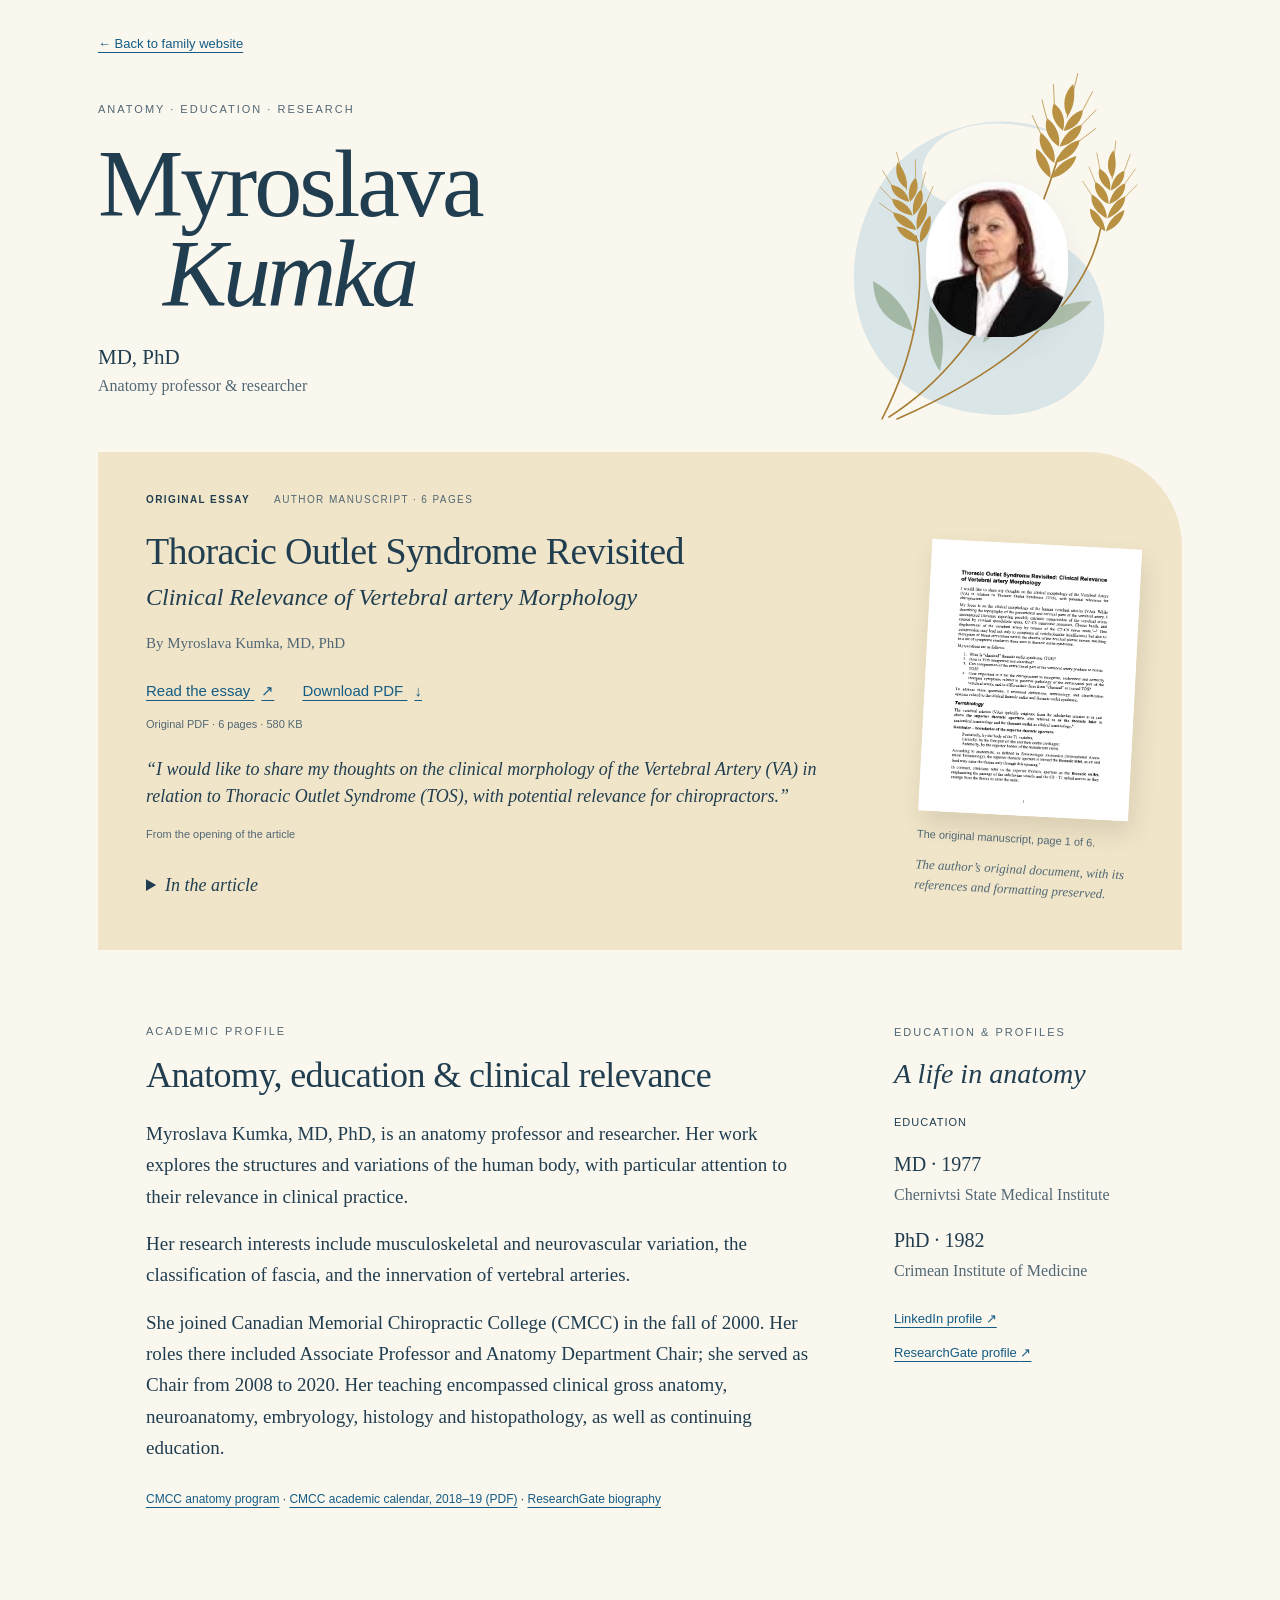
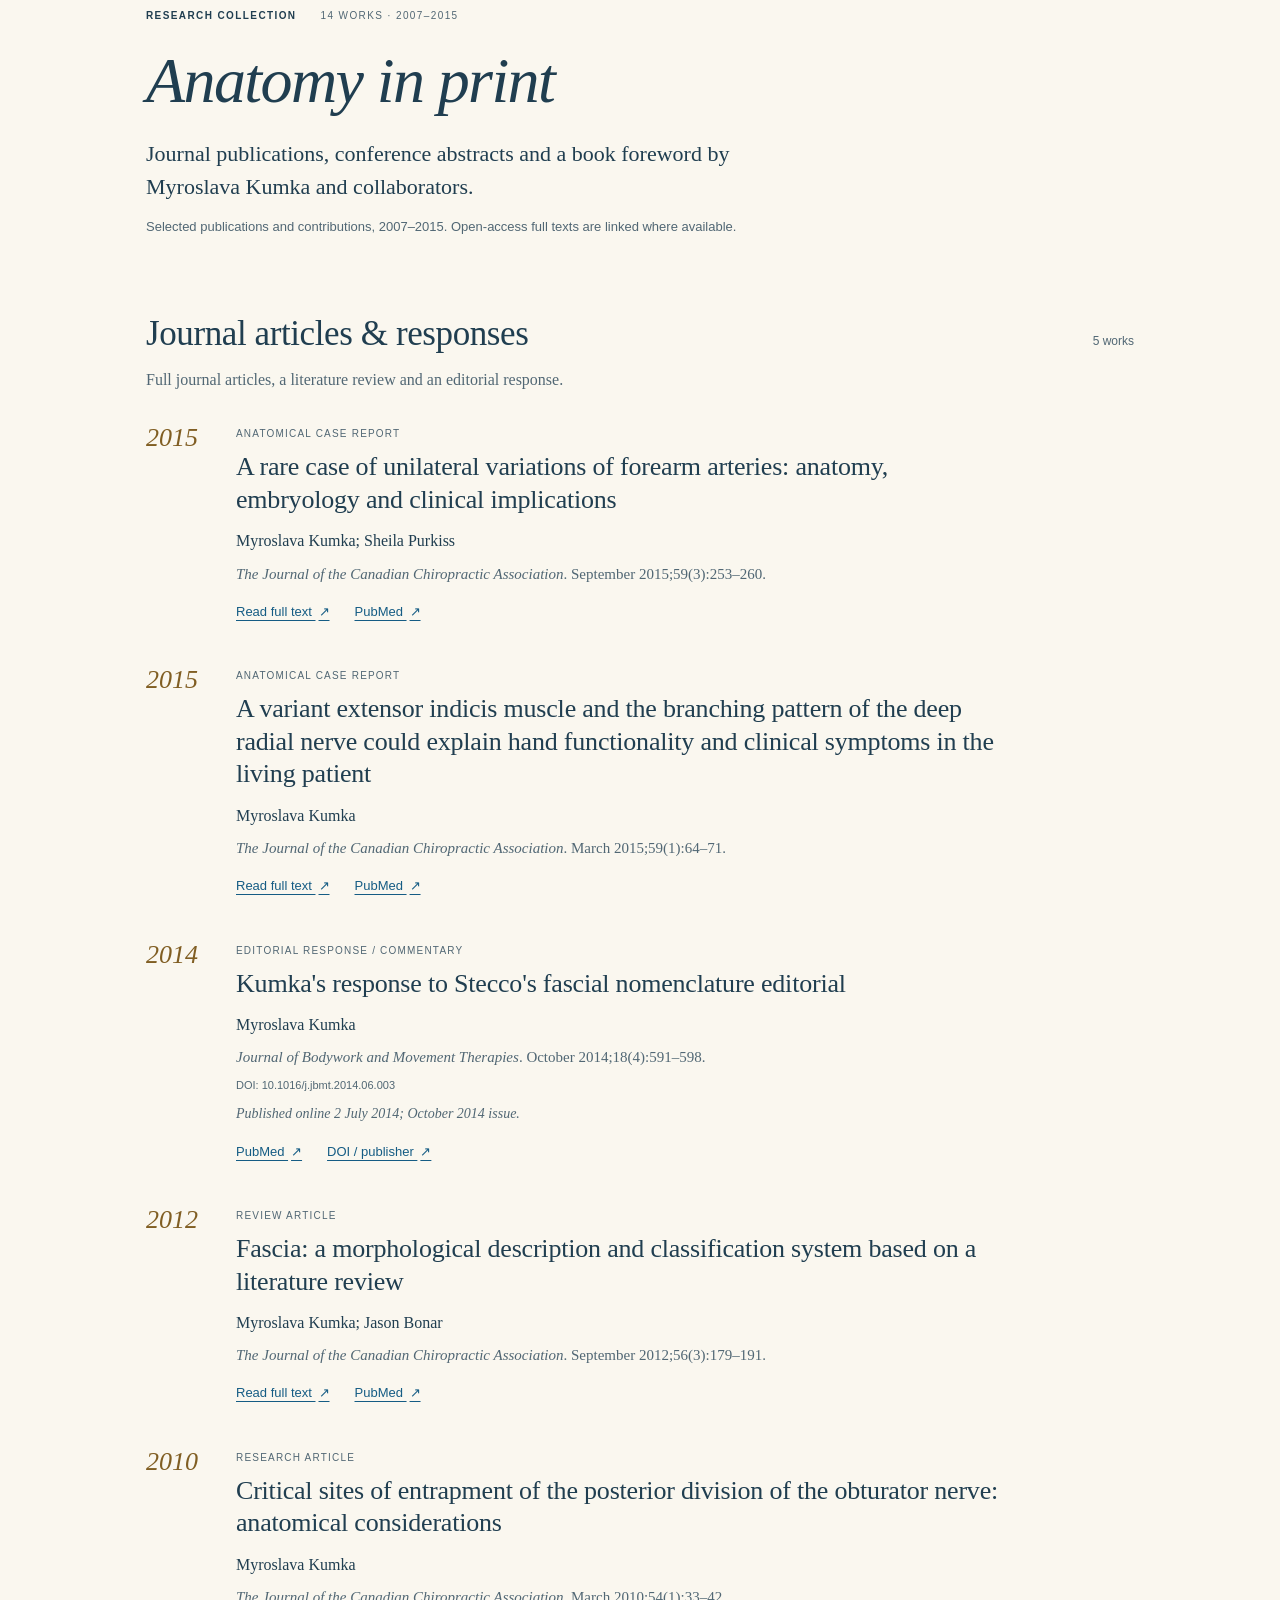
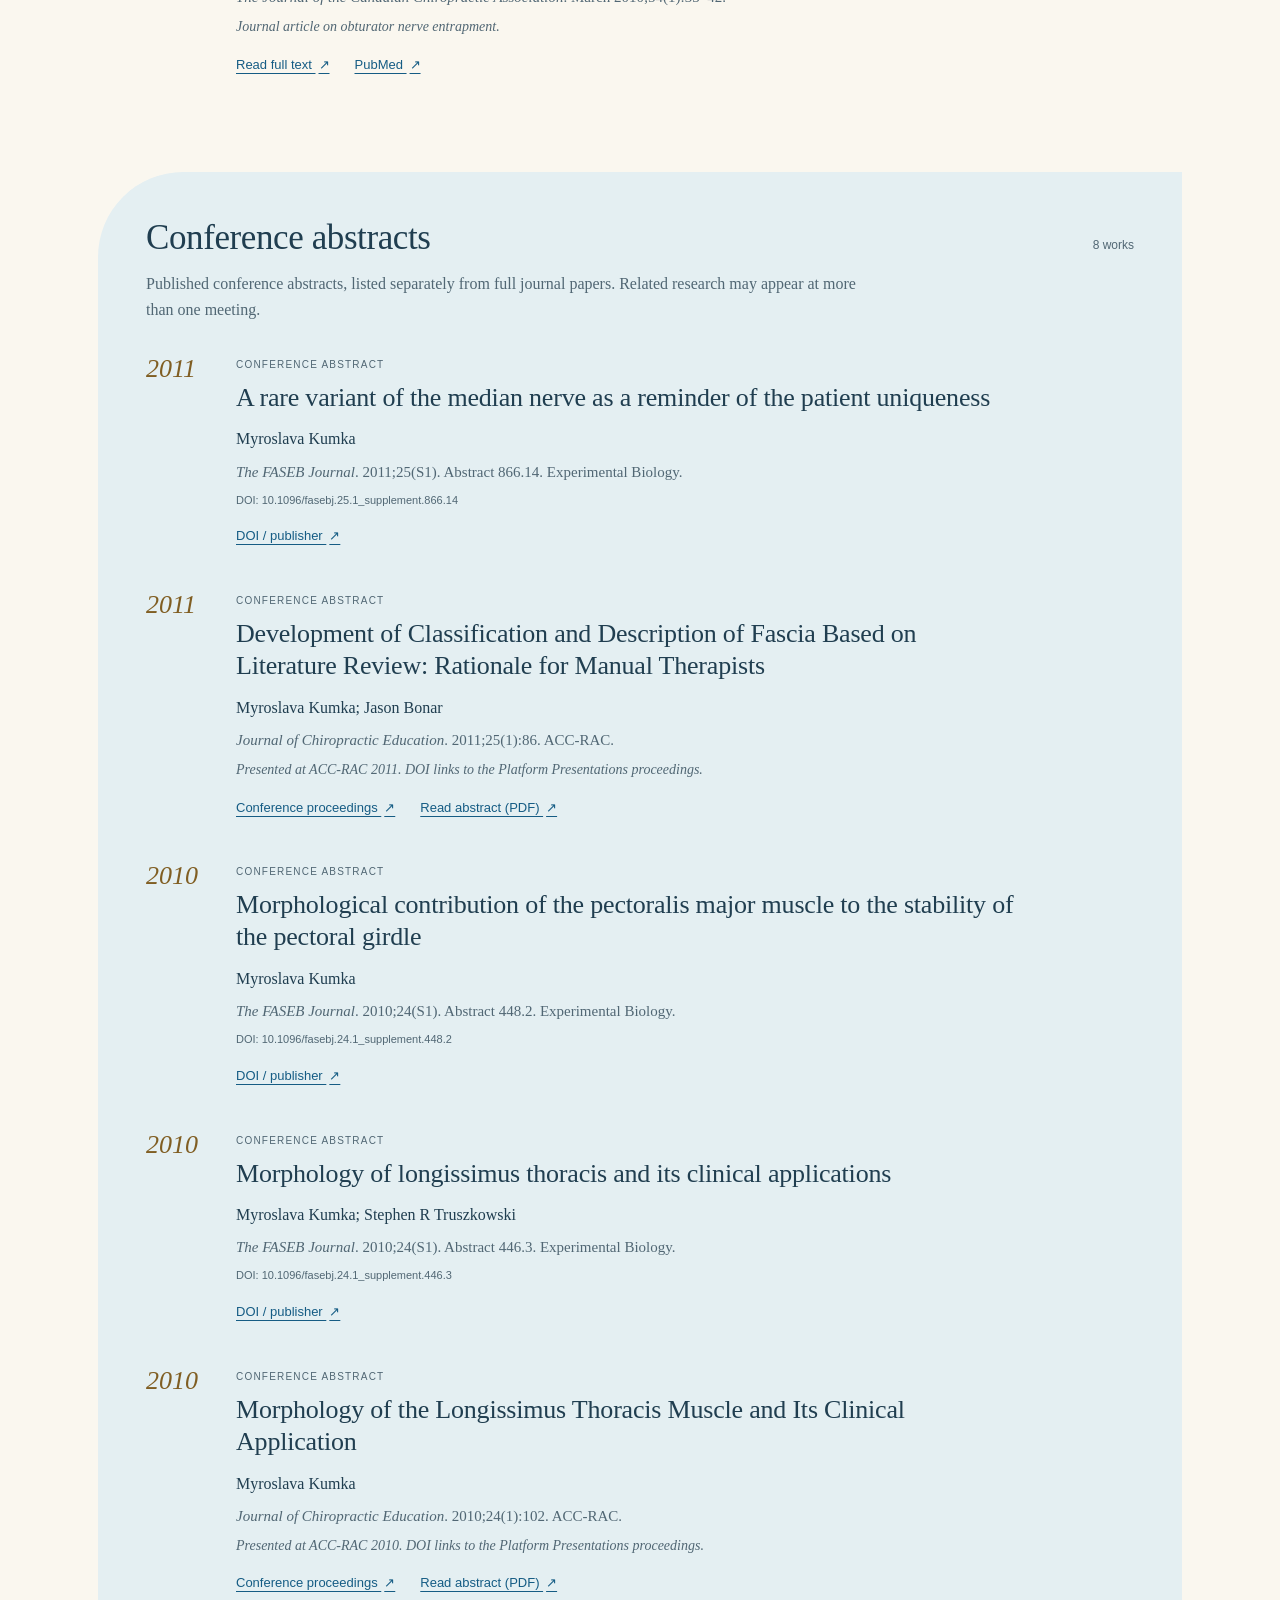
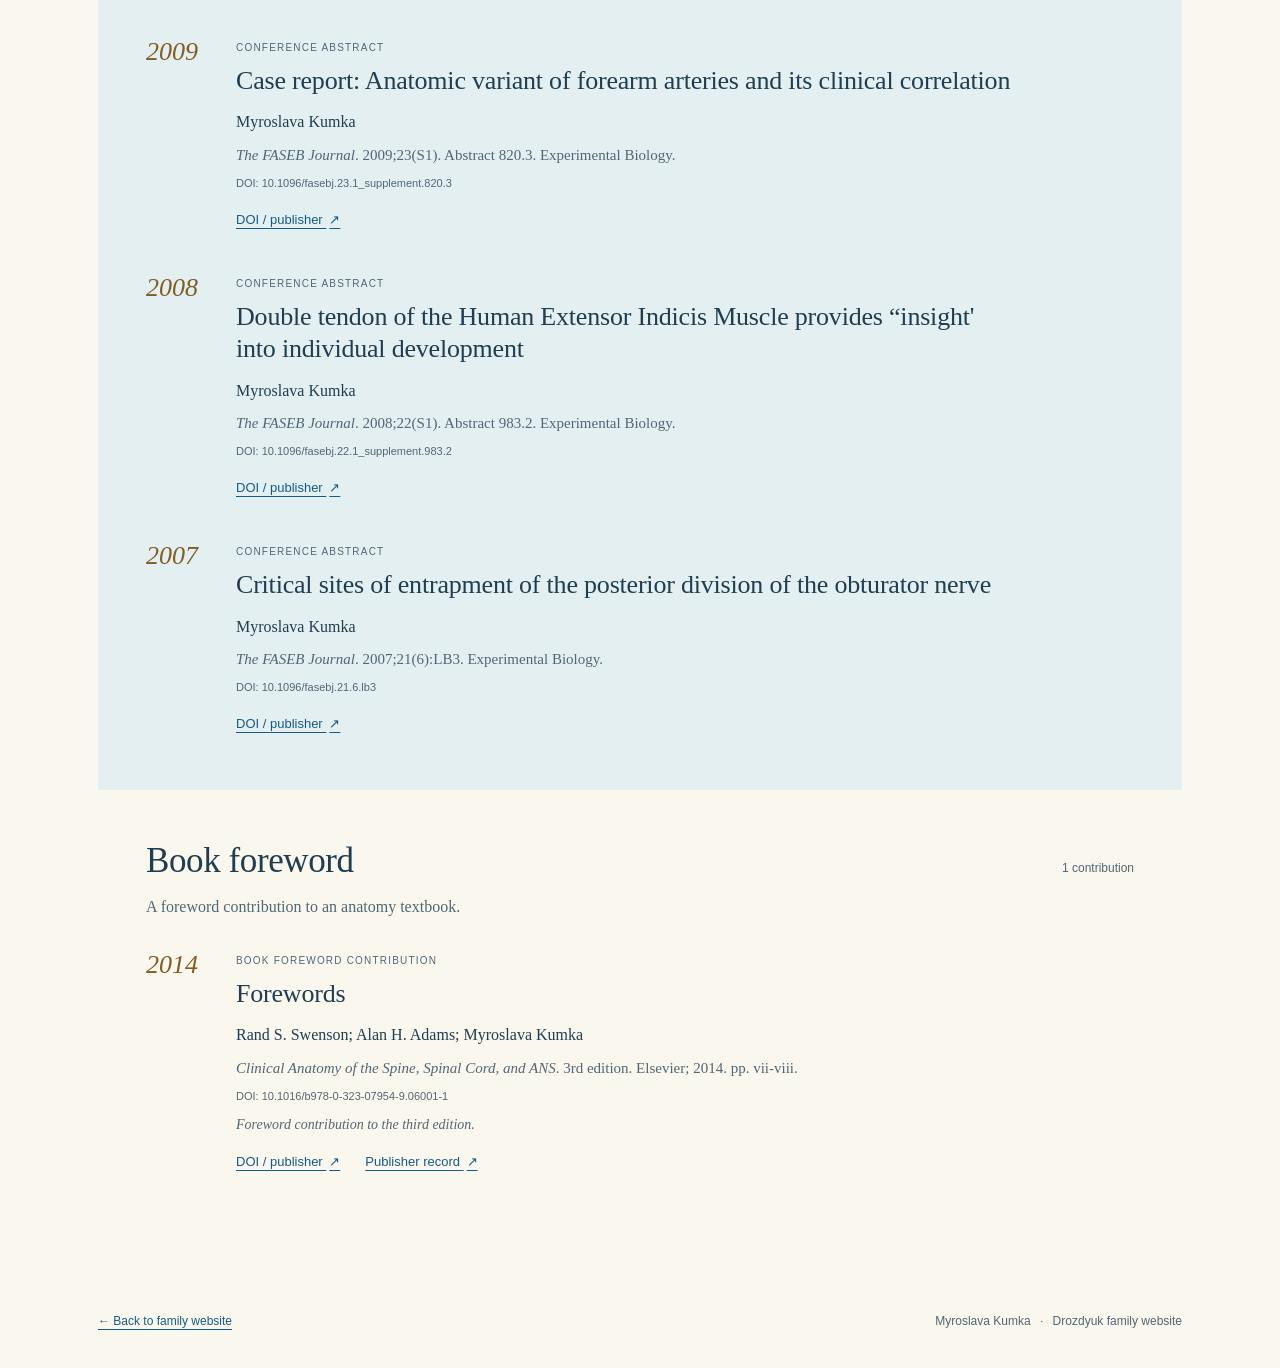
==== commit a4bddd87: "Recompose Myroslava's academic page and bring the family homepage together Feature the original essa" ====
--- a/myroslava/index.html
+++ b/myroslava/index.html
@@ -4,9 +4,9 @@
   <meta charset="utf-8">
   <meta name="viewport" content="width=device-width, initial-scale=1">
   <title>Myroslava Kumka | Anatomy &amp; Research</title>
-  <meta name="description" content="Myroslava Kumka, MD, PhD. Explore verified journal publications, conference abstracts, a book foreword and original writing on anatomy and its clinical relevance.">
+  <meta name="description" content="Myroslava Kumka, MD, PhD. Explore journal publications, conference abstracts, a book foreword and original writing on anatomy and its clinical relevance.">
   <link rel="canonical" href="https://drozdyuk.com/myroslava/">
-  <link rel="stylesheet" href="/assets/myroslava/style.css?v=research-1">
+  <link rel="stylesheet" href="/assets/myroslava/style.css?v=botanical-1">
 </head>
 <body>
   <a class="skip" href="#main">Skip to content</a>
@@ -16,41 +16,52 @@
 
     </header>
     <main id="main">
-      <section class="introduction" aria-labelledby="name">
-        <div><p class="eyebrow">Anatomy · Education · Research</p><h1 id="name">Myroslava Kumka</h1><p class="credentials">MD, PhD <span aria-hidden="true">/</span> Anatomy professor &amp; researcher</p></div>
-        <img class="portrait" src="/images/myroslava.jpeg" alt="Myroslava Kumka" width="130" height="130">
+<section class="introduction" aria-labelledby="name">
+        <div><p class="eyebrow">Anatomy · Education · Research</p><h1 id="name">Myroslava <em>Kumka</em></h1><p class="credentials">MD, PhD <span>Anatomy professor &amp; researcher</span></p></div>
+        <div class="portrait-study"><img class="botanical" src="/assets/myroslava/wheat-study.svg" alt="" width="330" height="380"><img class="portrait" src="/images/myroslava.jpeg" alt="Myroslava Kumka" width="130" height="130"></div>
       </section>
-      <div class="columns">
-        <aside id="profile" class="profile" aria-labelledby="profile-heading">
-          <p class="eyebrow">About the author</p>
-          <h2 id="profile-heading">Myroslava Kumka</h2>
-          <p>Myroslava Kumka is an anatomy professor and researcher.</p>
+<article id="article" class="original-essay" aria-labelledby="article-heading">
+  <div class="essay-copy"><div class="section-label"><span>Original essay</span><span>Author manuscript · 6 pages</span></div><h2 id="article-heading">Thoracic Outlet Syndrome Revisited<span class="subtitle">Clinical Relevance of Vertebral artery Morphology</span></h2><p class="author-line">By Myroslava Kumka, MD, PhD</p><div class="actions"><a class="primary" href="/assets/myroslava/thoracic-outlet-syndrome-revisited.pdf">Read the essay <span aria-hidden="true">↗</span></a><a class="download" href="/assets/myroslava/thoracic-outlet-syndrome-revisited.pdf" download>Download PDF <span aria-hidden="true">↓</span></a></div><p class="file-note">Original PDF · 6 pages · 580 KB</p><blockquote><p>“I would like to share my thoughts on the clinical morphology of the Vertebral Artery (VA) in relation to Thoracic Outlet Syndrome (TOS), with potential relevance for chiropractors.”</p><cite>From the opening of the article</cite></blockquote><details class="contents"><summary>In the article</summary>
+              <ol>
+                <li><div class="contents-row"><span>Terminology</span><span>1</span></div></li>
+                <li><div class="contents-row"><span>Sites of Compression</span><span>2</span></div></li>
+                <li><div class="contents-row"><span>What is Thoracic Outlet Syndrome?</span><span>2</span></div></li>
+                <li><div class="contents-row"><span>Classification &amp; Etiology</span><span>3</span></div></li>
+                <li><div class="contents-row"><span>Conclusion</span><span>5</span></div></li>
+                <li><div class="contents-row"><span>References</span><span>5–6</span></div></li>
+              </ol>
+
+            </details></div>
+  <div class="manuscript"><figure><img src="/assets/myroslava/article-preview.png" width="650" height="841" alt="First page of Thoracic Outlet Syndrome Revisited" loading="lazy"><figcaption>The original manuscript, page 1 of 6.</figcaption></figure><p class="archive-note">The author’s original document, with its references and formatting preserved.</p></div>
+</article>
+<div class="about-author"><section class="academic-profile" aria-labelledby="academic-profile-heading"><p class="eyebrow">Academic profile</p><h2 id="academic-profile-heading">Anatomy, education &amp; clinical relevance</h2><p>Myroslava Kumka, MD, PhD, is an anatomy professor and researcher. Her work explores the structures and variations of the human body, with particular attention to their relevance in clinical practice.</p><p>Her research interests include musculoskeletal and neurovascular variation, the classification of fascia, and the innervation of vertebral arteries.</p><p>She joined Canadian Memorial Chiropractic College (CMCC) in the fall of 2000. Her roles there included Associate Professor and Anatomy Department Chair; she served as Chair from 2008 to 2020. Her teaching encompassed clinical gross anatomy, neuroanatomy, embryology, histology and histopathology, as well as continuing education.</p><p class="background-sources"><a href="https://www.cmcc.ca/support/body-donation">CMCC anatomy program</a> · <a href="https://www.cmcc.ca/academic-programs/documents/cmcc-academic-calendar-2018-19.pdf">CMCC academic calendar, 2018–19 (PDF)</a> · <a href="https://www.researchgate.net/profile/Myroslava-Kumka">ResearchGate biography</a></p></section><aside id="profile" class="profile" aria-labelledby="profile-heading">
+          <p class="eyebrow">Education &amp; profiles</p>
+          <h2 id="profile-heading">A life in anatomy</h2>
+
           <div class="affiliation"><h3>Education</h3><dl class="education"><dt>MD · 1977</dt><dd>Chernivtsi State Medical Institute</dd><dt>PhD · 1982</dt><dd>Crimean Institute of Medicine</dd></dl></div>
           <a class="profile-link" href="https://www.linkedin.com/in/myroslava-kumka-md-phd-1aa9b932/?originalSubdomain=ca">LinkedIn profile <span aria-hidden="true">↗</span></a>
           <a class="profile-link" href="https://www.researchgate.net/profile/Myroslava-Kumka">ResearchGate profile <span aria-hidden="true">↗</span></a>
-          <div class="sidebar-note"><span class="ornament" aria-hidden="true">§</span><p>Selected writing on anatomy and its clinical relevance.</p></div>
-        </aside>
-        <div class="scholarship">
-<section class="academic-profile" aria-labelledby="academic-profile-heading"><p class="eyebrow">Academic profile</p><h2 id="academic-profile-heading">Anatomy, education &amp; clinical relevance</h2><p>Myroslava Kumka, MD, PhD, is an anatomy professor and researcher. Her work explores the structures and variations of the human body, with particular attention to their relevance in clinical practice.</p><p>Her research interests include musculoskeletal and neurovascular variation, the classification of fascia, and the innervation of vertebral arteries.</p><p>She joined Canadian Memorial Chiropractic College (CMCC) in the fall of 2000. Her roles there included Associate Professor and Anatomy Department Chair; she served as Chair from 2008 to 2020. Her teaching encompassed clinical gross anatomy, neuroanatomy, embryology, histology and histopathology, as well as continuing education.</p><p class="background-sources"><a href="https://www.cmcc.ca/support/body-donation">CMCC anatomy program</a> · <a href="https://www.cmcc.ca/academic-programs/documents/cmcc-academic-calendar-2018-19.pdf">CMCC academic calendar, 2018–19 (PDF)</a> · <a href="https://www.researchgate.net/profile/Myroslava-Kumka">ResearchGate biography</a></p></section>
+
+        </aside></div>
 <section id="research" class="research" aria-labelledby="research-heading">
-  <div class="section-label"><span>Research collection</span><span>14 verified works · 2007–2015</span></div>
+  <div class="section-label"><span>Research collection</span><span>14 works · 2007–2015</span></div>
   <h2 id="research-heading">Anatomy in print</h2>
   <p class="research-intro">Journal publications, conference abstracts and a book foreword by Myroslava Kumka and collaborators.</p>
-  <p class="collection-note">A collection of verified works, rather than an exhaustive lifetime bibliography. Full-text links lead to open-access copies where available; other links lead to publication records.</p>
+  <p class="collection-note">Selected publications and contributions, 2007–2015. Open-access full texts are linked where available.</p>
 
 <section class="publication-group" id="journal-publications" aria-labelledby="journal-publications-heading"><div class="group-heading"><h3 id="journal-publications-heading">Journal articles &amp; responses</h3><span>5 works</span></div><p class="group-intro">Full journal articles, a literature review and an editorial response.</p><ol class="publication-list">
 <li class="publication" id="kumka-purkiss-2015-forearm"><div class="publication-meta"><span class="publication-year">2015</span><span>Anatomical case report</span></div><h4>A rare case of unilateral variations of forearm arteries: anatomy, embryology and clinical implications</h4><p class="publication-authors">Myroslava Kumka; Sheila Purkiss</p><p class="citation"><i>The Journal of the Canadian Chiropractic Association</i>. September 2015;59(3):253–260.</p>
 <div class="publication-links"><a href="https://pmc.ncbi.nlm.nih.gov/articles/PMC4593037/">Read full text <span aria-hidden="true">↗</span></a><a href="https://pubmed.ncbi.nlm.nih.gov/26500359/">PubMed <span aria-hidden="true">↗</span></a></div></li>
 <li class="publication" id="kumka-2015-extensor"><div class="publication-meta"><span class="publication-year">2015</span><span>Anatomical case report</span></div><h4>A variant extensor indicis muscle and the branching pattern of the deep radial nerve could explain hand functionality and clinical symptoms in the living patient</h4><p class="publication-authors">Myroslava Kumka</p><p class="citation"><i>The Journal of the Canadian Chiropractic Association</i>. March 2015;59(1):64–71.</p>
 <div class="publication-links"><a href="https://pmc.ncbi.nlm.nih.gov/articles/PMC4319448/">Read full text <span aria-hidden="true">↗</span></a><a href="https://pubmed.ncbi.nlm.nih.gov/25729087/">PubMed <span aria-hidden="true">↗</span></a></div></li>
-<li class="publication" id="kumka-2014-fascia-response"><div class="publication-meta"><span class="publication-year">2014</span><span>Editorial response / commentary</span></div><h4>Kumka&#x27;s response to Stecco&#x27;s fascial nomenclature editorial</h4><p class="publication-authors">Myroslava Kumka</p><p class="citation"><i>Journal of bodywork and movement therapies</i>. October 2014;18(4):591–598.</p>
+<li class="publication" id="kumka-2014-fascia-response"><div class="publication-meta"><span class="publication-year">2014</span><span>Editorial response / commentary</span></div><h4>Kumka&#x27;s response to Stecco&#x27;s fascial nomenclature editorial</h4><p class="publication-authors">Myroslava Kumka</p><p class="citation"><i>Journal of Bodywork and Movement Therapies</i>. October 2014;18(4):591–598.</p>
 <p class="doi">DOI: 10.1016/j.jbmt.2014.06.003</p>
-<p class="publication-note">An editorial response, rather than an original experimental study. Published online 2 July 2014; October 2014 issue.</p>
+<p class="publication-note">Published online 2 July 2014; October 2014 issue.</p>
 <div class="publication-links"><a href="https://pubmed.ncbi.nlm.nih.gov/25440213/">PubMed <span aria-hidden="true">↗</span></a><a href="https://doi.org/10.1016/j.jbmt.2014.06.003">DOI / publisher <span aria-hidden="true">↗</span></a></div></li>
 <li class="publication" id="kumka-bonar-2012-fascia"><div class="publication-meta"><span class="publication-year">2012</span><span>Review article</span></div><h4>Fascia: a morphological description and classification system based on a literature review</h4><p class="publication-authors">Myroslava Kumka; Jason Bonar</p><p class="citation"><i>The Journal of the Canadian Chiropractic Association</i>. September 2012;56(3):179–191.</p>
 <div class="publication-links"><a href="https://pmc.ncbi.nlm.nih.gov/articles/PMC3430451/">Read full text <span aria-hidden="true">↗</span></a><a href="https://pubmed.ncbi.nlm.nih.gov/22997468/">PubMed <span aria-hidden="true">↗</span></a></div></li>
 <li class="publication" id="kumka-2010-obturator"><div class="publication-meta"><span class="publication-year">2010</span><span>Research article</span></div><h4>Critical sites of entrapment of the posterior division of the obturator nerve: anatomical considerations</h4><p class="publication-authors">Myroslava Kumka</p><p class="citation"><i>The Journal of the Canadian Chiropractic Association</i>. March 2010;54(1):33–42.</p>
-<p class="publication-note">A full journal article, distinct from the 2007 conference abstract on the same topic.</p>
+<p class="publication-note">Journal article on obturator nerve entrapment.</p>
 <div class="publication-links"><a href="https://pmc.ncbi.nlm.nih.gov/articles/PMC2829684/">Read full text <span aria-hidden="true">↗</span></a><a href="https://pubmed.ncbi.nlm.nih.gov/20195424/">PubMed <span aria-hidden="true">↗</span></a></div></li>
 </ol></section>
 <section class="publication-group" id="conference-abstracts" aria-labelledby="conference-abstracts-heading"><div class="group-heading"><h3 id="conference-abstracts-heading">Conference abstracts</h3><span>8 works</span></div><p class="group-intro">Published conference abstracts, listed separately from full journal papers. Related research may appear at more than one meeting.</p><ol class="publication-list">
@@ -58,7 +69,7 @@
 <p class="doi">DOI: 10.1096/fasebj.25.1_supplement.866.14</p>
 <div class="publication-links"><a href="https://doi.org/10.1096/fasebj.25.1_supplement.866.14">DOI / publisher <span aria-hidden="true">↗</span></a></div></li>
 <li class="publication" id="kumka-2011-acc-rac"><div class="publication-meta"><span class="publication-year">2011</span><span>Conference abstract</span></div><h4>Development of Classification and Description of Fascia Based on Literature Review: Rationale for Manual Therapists</h4><p class="publication-authors">Myroslava Kumka; Jason Bonar</p><p class="citation"><i>Journal of Chiropractic Education</i>. 2011;25(1):86. ACC-RAC.</p>
-<p class="publication-note">The proceedings DOI covers the complete Platform Presentations section, not this individual abstract. This is a separate conference appearance of research also presented or published elsewhere.</p>
+<p class="publication-note">Presented at ACC-RAC 2011. DOI links to the Platform Presentations proceedings.</p>
 <div class="publication-links"><a href="https://doi.org/10.7899/1042-5055-25.1.72">Conference proceedings <span aria-hidden="true">↗</span></a><a href="https://chiro.org/research/ABSTRACTS/ACC_RAC/RAC_PLATFORM_2011.pdf#page=15">Read abstract (PDF) <span aria-hidden="true">↗</span></a></div></li>
 <li class="publication" id="kumka-2010-faseb-448-2"><div class="publication-meta"><span class="publication-year">2010</span><span>Conference abstract</span></div><h4>Morphological contribution of the pectoralis major muscle to the stability of the pectoral girdle</h4><p class="publication-authors">Myroslava Kumka</p><p class="citation"><i>The FASEB Journal</i>. 2010;24(S1). Abstract 448.2. Experimental Biology.</p>
 <p class="doi">DOI: 10.1096/fasebj.24.1_supplement.448.2</p>
@@ -67,7 +78,7 @@
 <p class="doi">DOI: 10.1096/fasebj.24.1_supplement.446.3</p>
 <div class="publication-links"><a href="https://doi.org/10.1096/fasebj.24.1_supplement.446.3">DOI / publisher <span aria-hidden="true">↗</span></a></div></li>
 <li class="publication" id="kumka-2010-acc-rac"><div class="publication-meta"><span class="publication-year">2010</span><span>Conference abstract</span></div><h4>Morphology of the Longissimus Thoracis Muscle and Its Clinical Application</h4><p class="publication-authors">Myroslava Kumka</p><p class="citation"><i>Journal of Chiropractic Education</i>. 2010;24(1):102. ACC-RAC.</p>
-<p class="publication-note">The proceedings DOI covers the complete Platform Presentations section, not this individual abstract. This is a separate conference appearance of related research.</p>
+<p class="publication-note">Presented at ACC-RAC 2010. DOI links to the Platform Presentations proceedings.</p>
 <div class="publication-links"><a href="https://doi.org/10.7899/1042-5055-24.1.83">Conference proceedings <span aria-hidden="true">↗</span></a><a href="https://jce.kglmeridian.com/downloadpdf/view/journals/ched/24/1/article-p83.xml#page=20">Read abstract (PDF) <span aria-hidden="true">↗</span></a></div></li>
 <li class="publication" id="kumka-2009-faseb-820-3"><div class="publication-meta"><span class="publication-year">2009</span><span>Conference abstract</span></div><h4>Case report: Anatomic variant of forearm arteries and its clinical correlation</h4><p class="publication-authors">Myroslava Kumka</p><p class="citation"><i>The FASEB Journal</i>. 2009;23(S1). Abstract 820.3. Experimental Biology.</p>
 <p class="doi">DOI: 10.1096/fasebj.23.1_supplement.820.3</p>
@@ -80,38 +91,13 @@
 <div class="publication-links"><a href="https://doi.org/10.1096/fasebj.21.6.lb3">DOI / publisher <span aria-hidden="true">↗</span></a></div></li>
 </ol></section>
 <section class="publication-group" id="book-contribution" aria-labelledby="book-contribution-heading"><div class="group-heading"><h3 id="book-contribution-heading">Book foreword</h3><span>1 contribution</span></div><p class="group-intro">A foreword contribution to an anatomy textbook.</p><ol class="publication-list">
-<li class="publication" id="kumka-2014-forewords"><div class="publication-meta"><span class="publication-year">2014</span><span>Book foreword contribution</span></div><h4>Forewords</h4><p class="publication-authors">Rand S. Swenson; Alan H. Adams; Myroslava Kumka</p><p class="citation"><i>Clinical Anatomy of the Spine, Spinal Cord, and Ans</i>. 3rd edition. Elsevier; 2014. pp. vii-viii.</p>
+<li class="publication" id="kumka-2014-forewords"><div class="publication-meta"><span class="publication-year">2014</span><span>Book foreword contribution</span></div><h4>Forewords</h4><p class="publication-authors">Rand S. Swenson; Alan H. Adams; Myroslava Kumka</p><p class="citation"><i>Clinical Anatomy of the Spine, Spinal Cord, and ANS</i>. 3rd edition. Elsevier; 2014. pp. vii-viii.</p>
 <p class="doi">DOI: 10.1016/b978-0-323-07954-9.06001-1</p>
-<p class="publication-note">A contribution to the combined Forewords, whose record lists the three authors above; not authorship of the textbook.</p>
+<p class="publication-note">Foreword contribution to the third edition.</p>
 <div class="publication-links"><a href="https://doi.org/10.1016/b978-0-323-07954-9.06001-1">DOI / publisher <span aria-hidden="true">↗</span></a><a href="https://www.sciencedirect.com/science/article/pii/B9780323079549060011">Publisher record <span aria-hidden="true">↗</span></a></div></li>
 </ol></section>
 </section>
-        <article id="article" class="original-essay" aria-labelledby="article-heading">
-          <div class="section-label"><span>Original essay</span><span>Author manuscript · 6 pages</span></div>
-          <h2 id="article-heading">Thoracic Outlet Syndrome Revisited<span class="subtitle">Clinical Relevance of Vertebral artery Morphology</span></h2>
-          <p class="author-line">By Myroslava Kumka, MD, PhD</p>
-          <blockquote><p>“I would like to share my thoughts on the clinical morphology of the Vertebral Artery (VA) in relation to Thoracic Outlet Syndrome (TOS), with potential relevance for chiropractors.”</p><cite>From the opening of the article</cite></blockquote>
-          <div class="actions"><a class="primary" href="/assets/myroslava/thoracic-outlet-syndrome-revisited.pdf">Read the essay <span aria-hidden="true">↗</span></a><a class="download" href="/assets/myroslava/thoracic-outlet-syndrome-revisited.pdf" download>Download PDF <span aria-hidden="true">↓</span></a></div>
-          <p class="file-note">Original PDF · 6 pages · 580 KB</p>
-          <div class="reading-desk">
-            <section class="contents" aria-labelledby="contents-heading"><h3 id="contents-heading">In the article</h3>
-              <ol>
-                <li><div class="contents-row"><span>Terminology</span><span>1</span></div></li>
-                <li><div class="contents-row"><span>Sites of Compression</span><span>2</span></div></li>
-                <li><div class="contents-row"><span>What is Thoracic Outlet Syndrome?</span><span>2</span></div></li>
-                <li><div class="contents-row"><span>Classification &amp; Etiology</span><span>3</span></div></li>
-                <li><div class="contents-row"><span>Conclusion</span><span>5</span></div></li>
-                <li><div class="contents-row"><span>References</span><span>5–6</span></div></li>
-              </ol>
-
-            </section>
-            <figure><img src="/assets/myroslava/article-preview.png" width="650" height="841" alt="First page of Thoracic Outlet Syndrome Revisited" loading="lazy"><figcaption>The original manuscript, page 1 of 6.</figcaption></figure>
-          </div>
-          <p class="archive-note">Presented in the author’s original document, with its references and formatting preserved.</p>
-        </article>
-        </div>
-      </div>
-    </main>
+</main>
     <footer><a href="/">← Back to family website</a><p>Myroslava Kumka <span aria-hidden="true">·</span> Drozdyuk family website</p></footer>
   </div>
 </body>
--- a/assets/myroslava/style.css
+++ b/assets/myroslava/style.css
@@ -1,14 +1,9 @@
-:root{color-scheme:light;--paper:#faf6eb;--ink:#213e52;--blue:#205f87;--muted:#526573;--line:#ccd2ce;--gold:#c49a3c}*{box-sizing:border-box}html{scroll-behavior:smooth;scroll-padding-top:24px}body{margin:0;background:linear-gradient(180deg,#e9f3f7 0, var(--paper) 430px);color:var(--ink);font:18px/1.65 Georgia,'Times New Roman',serif;border-top:7px solid var(--blue)}a{color:var(--blue);text-underline-offset:4px}a:hover{text-decoration-thickness:2px}a:focus-visible{outline:3px solid #8a6016;outline-offset:5px}.skip{position:absolute;left:16px;top:-100px;background:white;padding:12px;z-index:10}.skip:focus{top:12px}.folio{max-width:1180px;margin:auto;padding:0 44px}.masthead{display:flex;align-items:center;justify-content:space-between;gap:24px;padding:22px 0;border-bottom:1px solid var(--line)}.family{font-size:20px;text-decoration:none;color:var(--ink)}.family>span:first-child{font-style:italic;color:var(--blue)}.family-small{display:block;font:10px/1.5 Arial,sans-serif;text-transform:uppercase;letter-spacing:2.5px;color:var(--muted)}nav{display:flex;gap:28px;font:13px/1.5 Arial,sans-serif}nav a{text-decoration:none}.introduction{display:flex;align-items:center;justify-content:space-between;gap:24px;padding:36px 0 32px;border-bottom:4px double var(--gold);position:relative;margin-bottom:12px}.introduction::after{content:"";position:absolute;width:112px;height:32px;bottom:-18px;left:50%;transform:translateX(-50%);background:var(--paper) url("wheat.svg") center/98px 30px no-repeat}.eyebrow{font:11px/1.6 Arial,sans-serif;letter-spacing:2.1px;text-transform:uppercase;margin:0 0 12px;color:var(--blue)}h1{font-size:clamp(38px,5.3vw,62px);font-weight:400;letter-spacing:-1.5px;line-height:1.1;margin:0 0 14px}.credentials{margin:0;color:var(--muted);font-size:17px}.credentials span{padding:0 10px;color:#866418}.portrait{width:122px;height:122px;object-fit:cover;border:5px solid #fff;outline:1px solid var(--line);box-shadow:4px 4px 0 #dfc789}.columns{display:grid;grid-template-columns:250px 1fr;gap:42px;padding:36px 0 42px}.profile{background:#f1e7cb;border-top:3px solid var(--gold);padding:25px 24px;align-self:start;font-size:16px;line-height:1.6}.profile .eyebrow{font-size:10px;letter-spacing:1.6px}.profile h2{font-size:25px;font-weight:400;line-height:1.2;margin:0 0 16px}.profile p{margin:0 0 18px}.affiliation{border-top:1px solid #cebe95;padding-top:20px;margin-top:22px}.affiliation h3{font:11px/1.5 Arial,sans-serif;text-transform:uppercase;letter-spacing:1.1px;margin:0 0 10px}.affiliation>p:first-of-type{font-style:italic;color:var(--muted);margin-bottom:8px;font-size:14px}.byline{font-size:15px}.abbr{white-space:nowrap}.profile-link{display:block;font:13px/1.7 Arial,sans-serif;padding:2px 0}.sidebar-note{border-top:1px solid #cebe95;margin-top:26px;padding-top:16px;color:var(--muted);font-style:italic;font-size:15px}.ornament{display:block;width:108px;height:38px;font-size:0;background:url("wheat.svg") center/contain no-repeat}.sidebar-note p{margin:4px 0 0}.section-label{display:flex;justify-content:space-between;gap:15px;font:10px/1.6 Arial,sans-serif;letter-spacing:1.2px;text-transform:uppercase;color:var(--muted);border-bottom:1px solid var(--line);padding-bottom:12px;margin-bottom:22px}.section-label span:first-child{color:var(--blue);font-weight:700}article h2{font-size:37px;font-weight:400;line-height:1.16;letter-spacing:-.6px;margin:0 0 17px}.subtitle{display:block;font-size:25px;letter-spacing:0;line-height:1.3;margin-top:10px;color:var(--blue)}.author-line{font-size:15px;font-style:italic;color:var(--muted);margin:0 0 24px}blockquote{margin:0 0 25px;padding:0 0 0 20px;border-left:2px solid var(--gold)}blockquote p{margin:0 0 8px;font-size:18px;line-height:1.6}blockquote cite{font:11px/1.6 Arial,sans-serif;color:var(--muted)}.actions{display:flex;gap:24px;align-items:center;flex-wrap:wrap;font:13px/1.5 Arial,sans-serif}.primary{display:inline-block;background:var(--blue);color:#fff;padding:14px 22px;text-decoration:none}.primary:hover{background:#174663}.primary span{margin-left:24px}.download{padding:12px 0}.download span{margin-left:9px}.file-note{font:11px/1.6 Arial,sans-serif;color:var(--muted);margin:11px 0 27px}.reading-desk{display:grid;grid-template-columns:1fr 190px;gap:28px;border-top:1px solid var(--line);padding-top:24px}.contents h3{font-size:23px;font-weight:400;margin:0 0 5px}.contents-note{font:11px/1.6 Arial,sans-serif;color:var(--muted);margin:0 0 12px}.contents ol{list-style:none;padding:0;margin:0 0 12px}.contents li{border-bottom:1px dotted var(--line)}.contents li a{display:flex;align-items:baseline;justify-content:space-between;gap:20px;padding:8px 0;font-size:15px;line-height:1.4;text-decoration:none}.contents li a:hover{text-decoration:underline}.contents li a>span:last-child{font-size:12px;color:var(--muted);white-space:nowrap}figure{margin:5px 0 0}figure img{display:block;width:100%;height:auto;border:1px solid #d4c9a8;box-shadow:4px 5px 0 #eee1be}figcaption{font:10px/1.6 Arial,sans-serif;color:var(--muted);margin-top:12px}.archive-note{font-size:14px;font-style:italic;color:var(--muted);margin:24px 0 0}footer{display:flex;justify-content:space-between;gap:18px;border-top:4px double var(--gold);padding:22px 0 32px;font:12px/1.7 Arial,sans-serif}footer p{margin:0;color:var(--muted)}footer p span{margin:0 7px}@media(max-width:900px){.folio{padding:0 28px}.columns{grid-template-columns:210px 1fr;gap:26px}.profile{padding:22px 18px}.reading-desk{grid-template-columns:1fr}figure{max-width:240px}article h2{font-size:32px}.subtitle{font-size:23px}}@media(max-width:650px){.folio{padding:0 22px}.masthead{align-items:flex-start;padding:18px 0;gap:14px}.family{font-size:16px}.family-small{font-size:8px;letter-spacing:1.7px}nav{flex-direction:column;gap:6px;font-size:11px}.introduction{padding:26px 0;align-items:flex-start;gap:16px}.introduction .eyebrow{font-size:9px;letter-spacing:1.2px;max-width:220px}h1{font-size:36px;letter-spacing:-1px}.portrait{width:80px;height:80px;border-width:3px;margin-top:5px}.credentials{font-size:14px}.credentials span{padding:0 4px}.columns{display:flex;flex-direction:column;gap:30px;padding:26px 0 30px}.profile{order:2;align-self:stretch}.profile .sidebar-note{display:none}.section-label{font-size:9px;letter-spacing:.8px;margin-bottom:18px}article h2{font-size:34px}.subtitle{font-size:23px}.reading-desk{grid-template-columns:1fr;gap:18px}figure{max-width:220px;margin:auto}.actions{gap:17px}footer{flex-direction:column;gap:8px;font-size:11px}blockquote p{font-size:17px}}@media(prefers-reduced-motion:reduce){html{scroll-behavior:auto}}@media print{body{background:white;border:0}.introduction::after{display:none}.folio{max-width:none;padding:0}nav,.actions,.skip,footer,figure{display:none}.columns{grid-template-columns:210px 1fr;gap:25px}.profile{background:none}.reading-desk{display:block}a{color:inherit}}
-/* Research collection */
-.scholarship{min-width:0}.research>h2{font-size:40px;font-weight:400;line-height:1.2;letter-spacing:-.7px;margin:0 0 14px}.research-intro{font-size:19px;line-height:1.55;margin:0 0 14px}.collection-note{font-size:14px;line-height:1.6;color:var(--muted);margin:0 0 22px}.collection-nav{display:flex;flex-wrap:wrap;gap:0;border-top:1px solid var(--gold);border-bottom:1px solid var(--gold);padding:8px 0;margin-bottom:32px}.collection-nav a{padding:9px 15px 9px 0;margin-right:16px;font-size:12px;line-height:1.6}.collection-nav b{font-size:11px;background:#e5eef1;border:1px solid #c1d1d8;min-width:23px;padding:2px 6px;margin-left:5px;font-weight:400}.publication-group{margin:0 0 40px;scroll-margin-top:22px}.group-heading{display:flex;justify-content:space-between;align-items:baseline;gap:18px;border-bottom:3px double var(--gold);padding-bottom:10px}.group-heading h3{font-size:27px;font-weight:400;line-height:1.25;margin:0}.group-heading>span{font:11px/1.5 Arial,sans-serif;white-space:nowrap;color:var(--muted)}.group-intro{color:var(--muted);font-size:14px;margin:12px 0 6px}.publication-list{list-style:none;margin:0;padding:0}.publication{padding:23px 0 24px;border-bottom:1px solid var(--line);scroll-margin-top:24px}.publication-meta{display:flex;align-items:baseline;gap:12px;font:10px/1.6 Arial,sans-serif;letter-spacing:.7px;text-transform:uppercase;color:var(--muted);margin:0 0 9px}.publication-year{color:var(--blue);font:18px/1.3 Georgia,serif;letter-spacing:0}.publication h4{font-size:23px;line-height:1.35;font-weight:400;letter-spacing:-.2px;margin:0 0 10px}.publication-authors{font-size:15px;line-height:1.5;margin:0 0 8px}.citation{font-size:14px;line-height:1.65;margin:0 0 6px;color:var(--muted)}.doi{font:11px/1.6 Arial,sans-serif;color:var(--muted);overflow-wrap:anywhere;margin:4px 0 9px}.publication-note{font-size:13px;line-height:1.6;color:var(--muted);border-left:2px solid var(--gold);padding-left:12px;margin:10px 0 12px}.publication-links{display:flex;flex-wrap:wrap;gap:10px 24px;font:12px/1.6 Arial,sans-serif;margin-top:12px}.publication-links a{padding:4px 0}.publication-links span{padding-left:4px}.back-to-collection{display:inline-block;font:11px/1.6 Arial,sans-serif;margin-top:14px;padding:4px 0}.original-essay{border-top:4px double var(--gold);padding-top:32px;margin-top:48px}.profile-link+.profile-link{margin-top:10px}@media(max-width:650px){.research>h2{font-size:34px}.research-intro{font-size:18px}.collection-nav{flex-direction:row;margin-bottom:28px}.collection-nav a{margin-right:9px;padding:8px 8px 8px 0;font-size:11px}.group-heading h3{font-size:24px}.publication h4{font-size:22px}.publication-meta{font-size:9px;letter-spacing:.5px}.publication-authors{font-size:14px}.citation{font-size:13px}.research .section-label{font-size:8px;letter-spacing:.6px}.original-essay{margin-top:36px}.masthead nav{gap:6px}}@media print{.profile{position:static}.publication{break-inside:avoid}.collection-nav,.back-to-collection{display:none}.publication-links a:after{content:" (" attr(href) ")";overflow-wrap:anywhere}}
-
-.masthead .family{font:13px/1.6 Arial,sans-serif;color:var(--blue)}@media(max-width:650px){.masthead .family{font-size:11px;max-width:160px}}
-
-/* Real destinations are always visibly linked; contents are plain text. */
-a,.masthead .family,.primary{color:var(--blue);text-decoration:underline;text-decoration-thickness:1px;text-underline-offset:3px}.primary{background:none;padding:10px 0}.primary:hover{background:none}.primary span{margin-left:9px}.contents-row{display:flex;align-items:baseline;justify-content:space-between;gap:20px;padding:8px 0;font-size:15px;line-height:1.4}.contents-row>span:last-child{font-size:12px;color:var(--muted);white-space:nowrap}.skip{position:absolute}.skip:not(:focus){top:-100px}
-
-.publication-links{font-size:14px}.profile-link{font-size:14px}.actions{font-size:14px}
-
-.academic-profile{border-bottom:4px double var(--gold);padding-bottom:22px;margin-bottom:32px}.academic-profile h2{font-size:33px;font-weight:400;line-height:1.25;margin:0 0 16px}.academic-profile>p:not(.eyebrow){font-size:18px;line-height:1.65;margin:0 0 15px}@media(max-width:650px){.academic-profile h2{font-size:28px}.academic-profile>p:not(.eyebrow){font-size:17px}}
-
-.education{margin:0 0 22px;font-size:15px;line-height:1.5}.education dt{font-weight:700;margin-top:14px}.education dd{margin:3px 0 0}.academic-profile>p.background-sources{font:12px/1.8 Arial,sans-serif;margin-top:18px}
+:root{color-scheme:light;--paper:#faf7ef;--ink:#203e50;--blue:#155c84;--muted:#516774;--sky:#e4eff2;--wheat:#f0e5c9;--gold:#805e23;--serif:Baskerville,'Palatino Linotype',Palatino,Georgia,serif}
+*{box-sizing:border-box}html{scroll-padding-top:25px}body{margin:0;background:var(--paper);color:var(--ink);font:18px/1.65 var(--serif);-webkit-font-smoothing:antialiased}a{color:var(--blue);text-decoration:underline;text-decoration-thickness:1px;text-underline-offset:4px}a:hover{text-decoration-thickness:2px}a:focus-visible,summary:focus-visible{outline:3px solid var(--blue);outline-offset:6px}.skip{position:absolute;left:16px;top:-100px;background:white;padding:12px;z-index:10}.skip:focus{top:12px}.folio{max-width:1180px;margin:auto;padding:0 48px}.masthead{padding:28px 0 0}.family{font:13px/1.6 Arial,sans-serif}.eyebrow{font:11px/1.7 Arial,sans-serif;letter-spacing:2px;text-transform:uppercase;color:var(--muted);margin:0 0 14px}h1,h2,h3,h4,p{margin-top:0}h2,h3,h4{font-weight:400}.introduction{display:grid;grid-template-columns:1fr 330px;align-items:center;gap:24px;padding:26px 40px 38px 0;min-height:350px}.introduction .eyebrow{margin-bottom:20px}h1{font-size:clamp(64px,7.5vw,100px);font-weight:400;letter-spacing:-3px;line-height:.94;margin:0 0 23px}h1 em{display:block;margin-left:65px;font-weight:400;letter-spacing:-4px}.credentials{font-size:21px;line-height:1.5;margin:0}.credentials span{display:block;font-size:16px;color:var(--muted)}.portrait-study{position:relative;width:330px;height:330px}.botanical{position:absolute;inset:-15px 0 0;width:330px;height:380px;pointer-events:none}.portrait{position:absolute;top:98px;left:114px;width:142px;height:155px;object-fit:cover;object-position:50% 50%;border-radius:48% 48% 42% 42%;box-shadow:0 10px 30px #203e5012}
+.original-essay{display:grid;grid-template-columns:minmax(0,1fr) 210px;gap:52px;background:var(--wheat);border-radius:0 95px 0 0;padding:40px 48px 38px;margin:0 0 72px;position:relative}.section-label{display:flex;gap:14px 24px;flex-wrap:wrap;font:10px/1.6 Arial,sans-serif;letter-spacing:1.4px;text-transform:uppercase;color:var(--muted);margin:0 0 22px}.section-label span:first-child{color:var(--ink);font-weight:700}.original-essay h2{font-size:38px;line-height:1.12;letter-spacing:-.6px;margin:0 0 18px}.subtitle{display:block;font-size:24px;line-height:1.3;font-style:italic;letter-spacing:0;margin-top:10px}.author-line{font-size:15px;color:var(--muted);margin-bottom:18px}.actions{display:flex;flex-wrap:wrap;gap:12px 28px;font:15px/1.6 Arial,sans-serif}.actions a{padding:5px 0}.actions span{margin-left:7px}.file-note{font:11px/1.6 Arial,sans-serif;color:var(--muted);margin:8px 0 22px}blockquote{margin:0 0 24px}blockquote p{font-size:18px;font-style:italic;line-height:1.5;margin:0 0 8px}blockquote cite{font:11px/1.6 Arial,sans-serif;color:var(--muted)}.manuscript{padding-top:52px;align-self:start;transform:rotate(3deg)}figure{margin:0}figure img{display:block;width:100%;height:auto;box-shadow:4px 12px 24px #513d2724}figcaption{font:11px/1.6 Arial,sans-serif;color:var(--muted);margin-top:15px}.archive-note{font-size:13px;font-style:italic;line-height:1.5;margin-top:12px;color:var(--muted)}.contents{font-size:15px}.contents summary{cursor:pointer;font-style:italic;font-size:18px;width:fit-content}.contents ol{list-style:none;padding:12px 0 0;margin:0;max-width:440px}.contents-row{display:flex;justify-content:space-between;gap:20px;padding:5px 0;line-height:1.4}.contents-row>span:last-child{font:12px/1.6 Arial,sans-serif;color:var(--muted)}
+.about-author{display:grid;grid-template-columns:minmax(0,1fr) 240px;gap:70px;margin:0 48px 82px}.academic-profile h2{font-size:36px;line-height:1.15;letter-spacing:-.6px;margin-bottom:22px}.academic-profile>p:not(.eyebrow){font-size:19px;line-height:1.65;margin:0 0 16px}.academic-profile>p.background-sources{font:12px/1.9 Arial,sans-serif;margin-top:24px}.profile{padding-top:1px;font-size:16px}.profile h2{font-size:28px;font-style:italic;line-height:1.25;margin-bottom:23px}.affiliation h3{font:11px/1.6 Arial,sans-serif;text-transform:uppercase;letter-spacing:1px;margin-bottom:16px}.education{margin:0 0 24px;line-height:1.5}.education dt{font-size:20px;margin-top:18px}.education dd{margin:4px 0 0;color:var(--muted)}.profile-link{display:block;font:13px/1.8 Arial,sans-serif;width:fit-content;margin:10px 0}
+.research{margin:0 0 64px}.research>.section-label,.research>h2,.research>.research-intro,.research>.collection-note{margin-left:48px;margin-right:48px}.research>h2{font-size:64px;line-height:1.1;font-style:italic;letter-spacing:-1.6px;margin-bottom:20px}.research-intro{font-size:22px;line-height:1.5;max-width:680px;margin-bottom:12px}.collection-note{font:13px/1.8 Arial,sans-serif;color:var(--muted);max-width:640px;margin-bottom:45px}.publication-group{padding:30px 48px 10px;margin:0 0 42px}.group-heading{display:flex;justify-content:space-between;align-items:baseline;gap:22px;margin-bottom:12px}.group-heading h3{font-size:35px;line-height:1.2;letter-spacing:-.4px}.group-heading>span{font:12px/1.6 Arial,sans-serif;color:var(--muted);white-space:nowrap}.group-intro{font-size:16px;color:var(--muted);max-width:710px;margin:0 0 32px}.publication-list{list-style:none;padding:0;margin:0}.publication{position:relative;padding:0 0 0 90px;margin:0 0 40px;scroll-margin-top:25px}.publication-meta{font:10px/1.7 Arial,sans-serif;letter-spacing:1.2px;text-transform:uppercase;color:var(--muted);margin-bottom:9px}.publication-year{position:absolute;left:0;top:0;font:italic 26px/1 var(--serif);letter-spacing:0;color:var(--gold)}.publication h4{font-size:26px;line-height:1.25;letter-spacing:-.2px;margin:0 0 12px;max-width:780px}.publication-authors{font-size:16px;margin:0 0 7px}.citation{font-size:15px;line-height:1.6;color:var(--muted);margin:0 0 7px}.doi{font:11px/1.8 Arial,sans-serif;color:var(--muted);overflow-wrap:anywhere;margin:5px 0 7px}.publication-note{font-size:14px;font-style:italic;line-height:1.6;color:var(--muted);margin:7px 0}.publication-links{display:flex;flex-wrap:wrap;gap:10px 25px;font:13px/1.8 Arial,sans-serif;margin-top:10px}.publication-links a{padding:4px 0}.publication-links span{margin-left:3px}#conference-abstracts{background:var(--sky);border-radius:85px 0 0 0;padding-top:45px;padding-bottom:10px}#book-contribution{padding-top:8px}.group-heading h3{margin:0}footer{display:flex;justify-content:space-between;gap:24px;padding:20px 0 35px;font:12px/1.8 Arial,sans-serif}footer p{color:var(--muted);margin:0}footer p span{margin:0 6px}
+@media(max-width:950px){.folio{padding:0 30px}.introduction{grid-template-columns:1fr 270px;padding-right:0}.portrait-study{transform:scale(.85);transform-origin:right center;width:270px}.original-essay{padding:36px 32px;gap:30px;grid-template-columns:minmax(0,1fr) 170px}.about-author{margin-left:20px;margin-right:20px;gap:36px;grid-template-columns:minmax(0,1fr) 200px}.research>.section-label,.research>h2,.research>.research-intro,.research>.collection-note{margin-left:20px;margin-right:20px}.publication-group{padding-left:30px;padding-right:30px}}
+@media(max-width:650px){.folio{padding:0 23px}.masthead{padding-top:20px}.family{font-size:12px}.introduction{grid-template-columns:minmax(0,1fr) 120px;gap:0;padding:40px 0 30px;min-height:270px;align-items:center}.introduction .eyebrow{font-size:9px;letter-spacing:1.3px;max-width:175px;line-height:1.8;margin-bottom:20px}h1{font-size:52px;letter-spacing:-2px;margin-right:-50px;position:relative;z-index:1}h1 em{margin-left:22px;letter-spacing:-2.5px}.credentials{font-size:19px}.credentials span{font-size:14px;max-width:190px}.portrait-study{width:120px;height:220px;transform:none;align-self:center}.botanical{width:180px;height:auto;left:-46px;top:10px}.portrait{width:86px;height:96px;left:7px;top:72px;box-shadow:0 8px 20px #203e5012}.original-essay{grid-template-columns:minmax(0,1fr);gap:20px;padding:29px 24px;border-radius:0 60px 0 0;margin:0 -4px 48px}.section-label{font-size:9px;letter-spacing:1px;gap:5px;margin-bottom:19px}.original-essay .section-label{flex-direction:column}.original-essay h2{font-size:33px}.subtitle{font-size:23px}.actions{font-size:14px;gap:9px 20px}blockquote p{font-size:17px}.manuscript{display:none}.about-author{display:flex;flex-direction:column;margin:0 0 50px;gap:23px}.academic-profile h2{font-size:32px}.academic-profile>p:not(.eyebrow){font-size:18px}.profile{background:#efe8d7;padding:26px 25px;border-radius:0 0 40px 0}.profile h2{margin-bottom:20px}.education{font-size:16px;margin-bottom:20px}.research>.section-label,.research>h2,.research>.research-intro,.research>.collection-note{margin-left:0;margin-right:0}.research>h2{font-size:49px}.research-intro{font-size:20px}.collection-note{font-size:12px;margin-bottom:30px}.publication-group{padding:10px 0 0;margin-bottom:30px}.group-heading{align-items:flex-start;gap:10px}.group-heading h3{font-size:29px}.group-heading>span{font-size:10px;padding-top:7px}.group-intro{font-size:15px;margin-bottom:28px}.publication{padding-left:0;margin-bottom:34px}.publication-meta{font-size:9px;letter-spacing:.7px;display:flex;gap:12px;align-items:baseline;flex-wrap:wrap}.publication-year{position:static;font-size:22px}.publication h4{font-size:24px;line-height:1.3}.publication-authors{font-size:15px}.citation{font-size:14px}.doi{font-size:10px}.publication-links{font-size:13px;gap:8px 18px}#conference-abstracts{padding:30px 20px 1px;margin-left:-10px;margin-right:-10px;border-radius:40px 0 0 0}#conference-abstracts .group-heading{display:block}#conference-abstracts .group-heading>span{display:block;margin:8px 0 13px}.research{margin-bottom:24px}footer{flex-direction:column;font-size:11px;gap:10px;padding-top:0}}
+@media(max-width:360px){.folio{padding:0 19px}.introduction{grid-template-columns:minmax(0,1fr) 96px}h1{font-size:45px}.introduction .eyebrow{max-width:160px;font-size:8px}.portrait-study{width:96px}.portrait{left:0;width:78px;height:88px}.botanical{left:-51px;width:166px}.original-essay{padding:26px 20px}.original-essay h2{font-size:31px}.subtitle{font-size:22px}.actions{gap:9px 16px;font-size:13px}.publication h4{font-size:22px}.group-heading h3{font-size:27px}}
+@media print{body{background:white}.folio{max-width:none;padding:0}.skip,.masthead,.portrait-study,footer,.actions,.contents{display:none}.introduction{display:block;min-height:0;padding:0 0 30px}h1{font-size:48px}h1 em{display:inline;margin:0}.original-essay{display:block;background:none;padding:0;margin-bottom:35px}.manuscript{display:none}.about-author{margin:0 0 35px;gap:30px}.publication-group,#conference-abstracts{background:none;padding:0}.publication{break-inside:avoid}.publication-links a:after{content:" (" attr(href) ")";overflow-wrap:anywhere}a{color:inherit}}
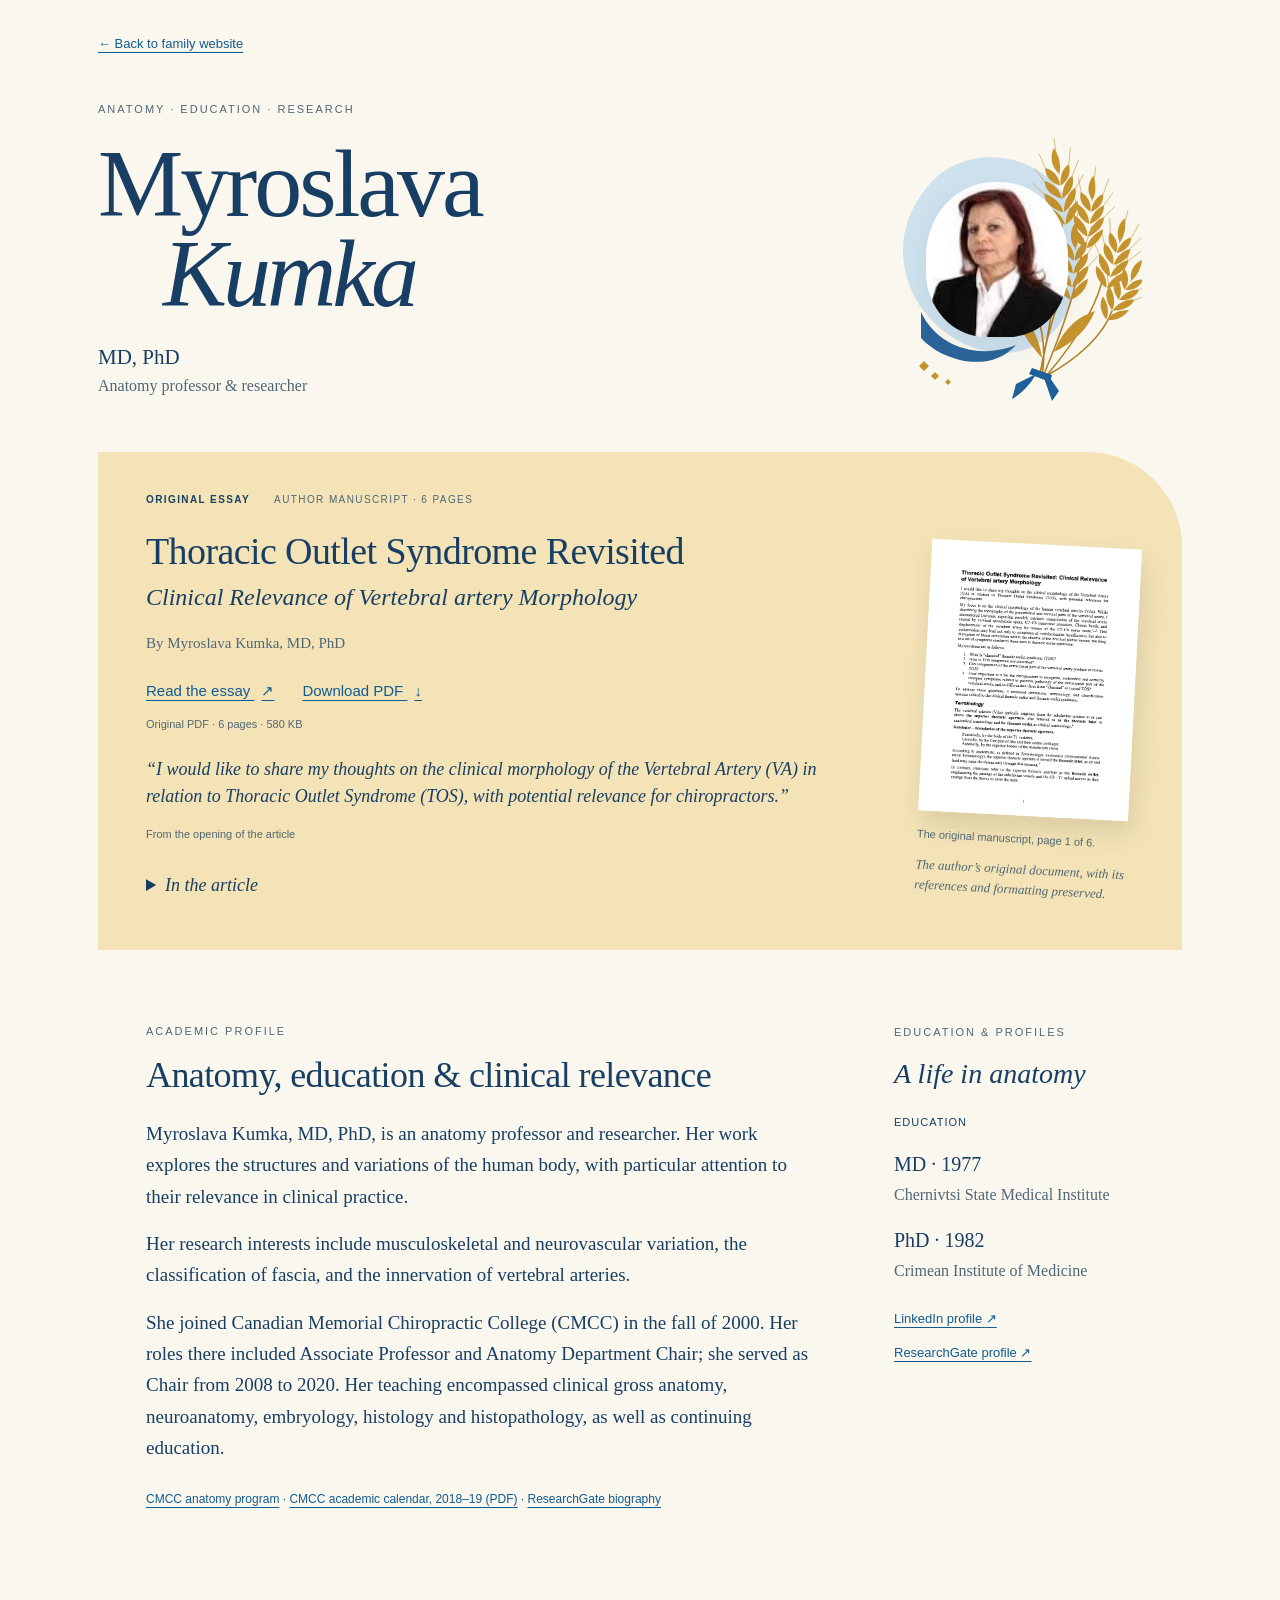
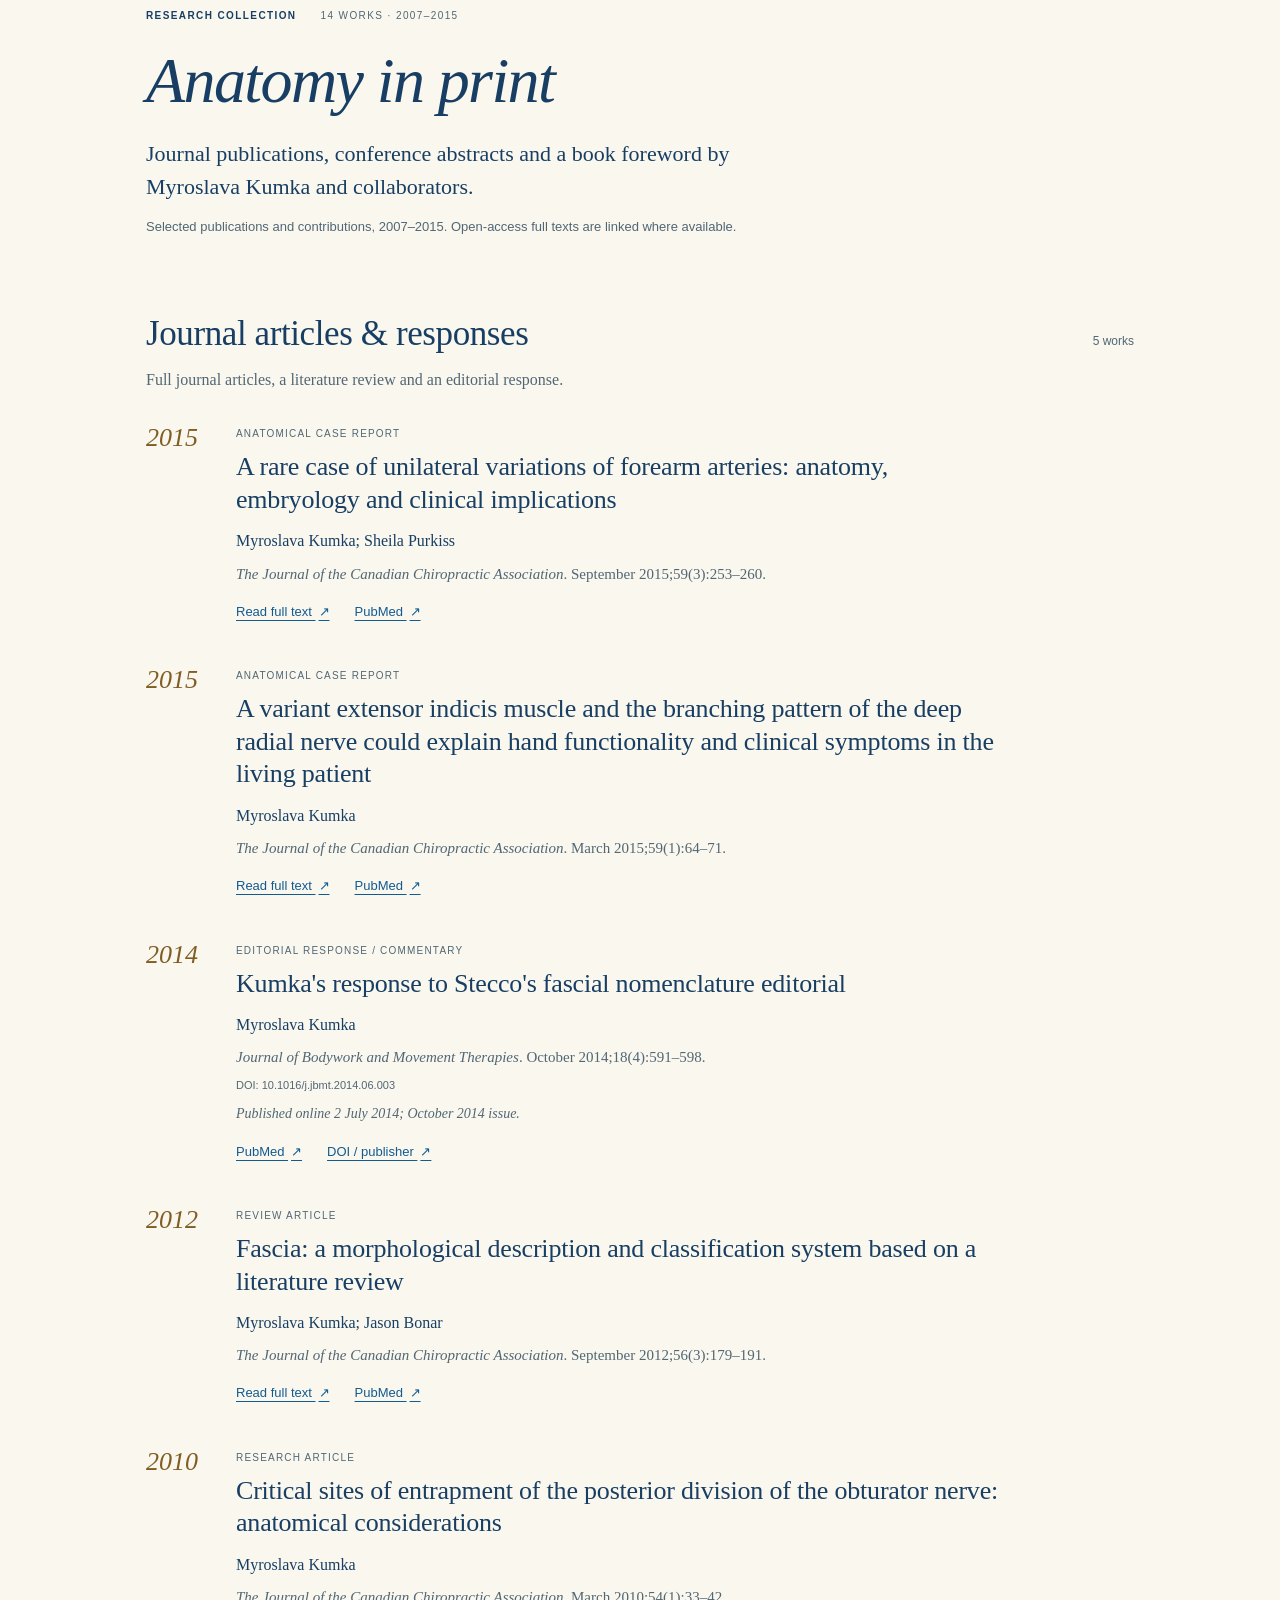
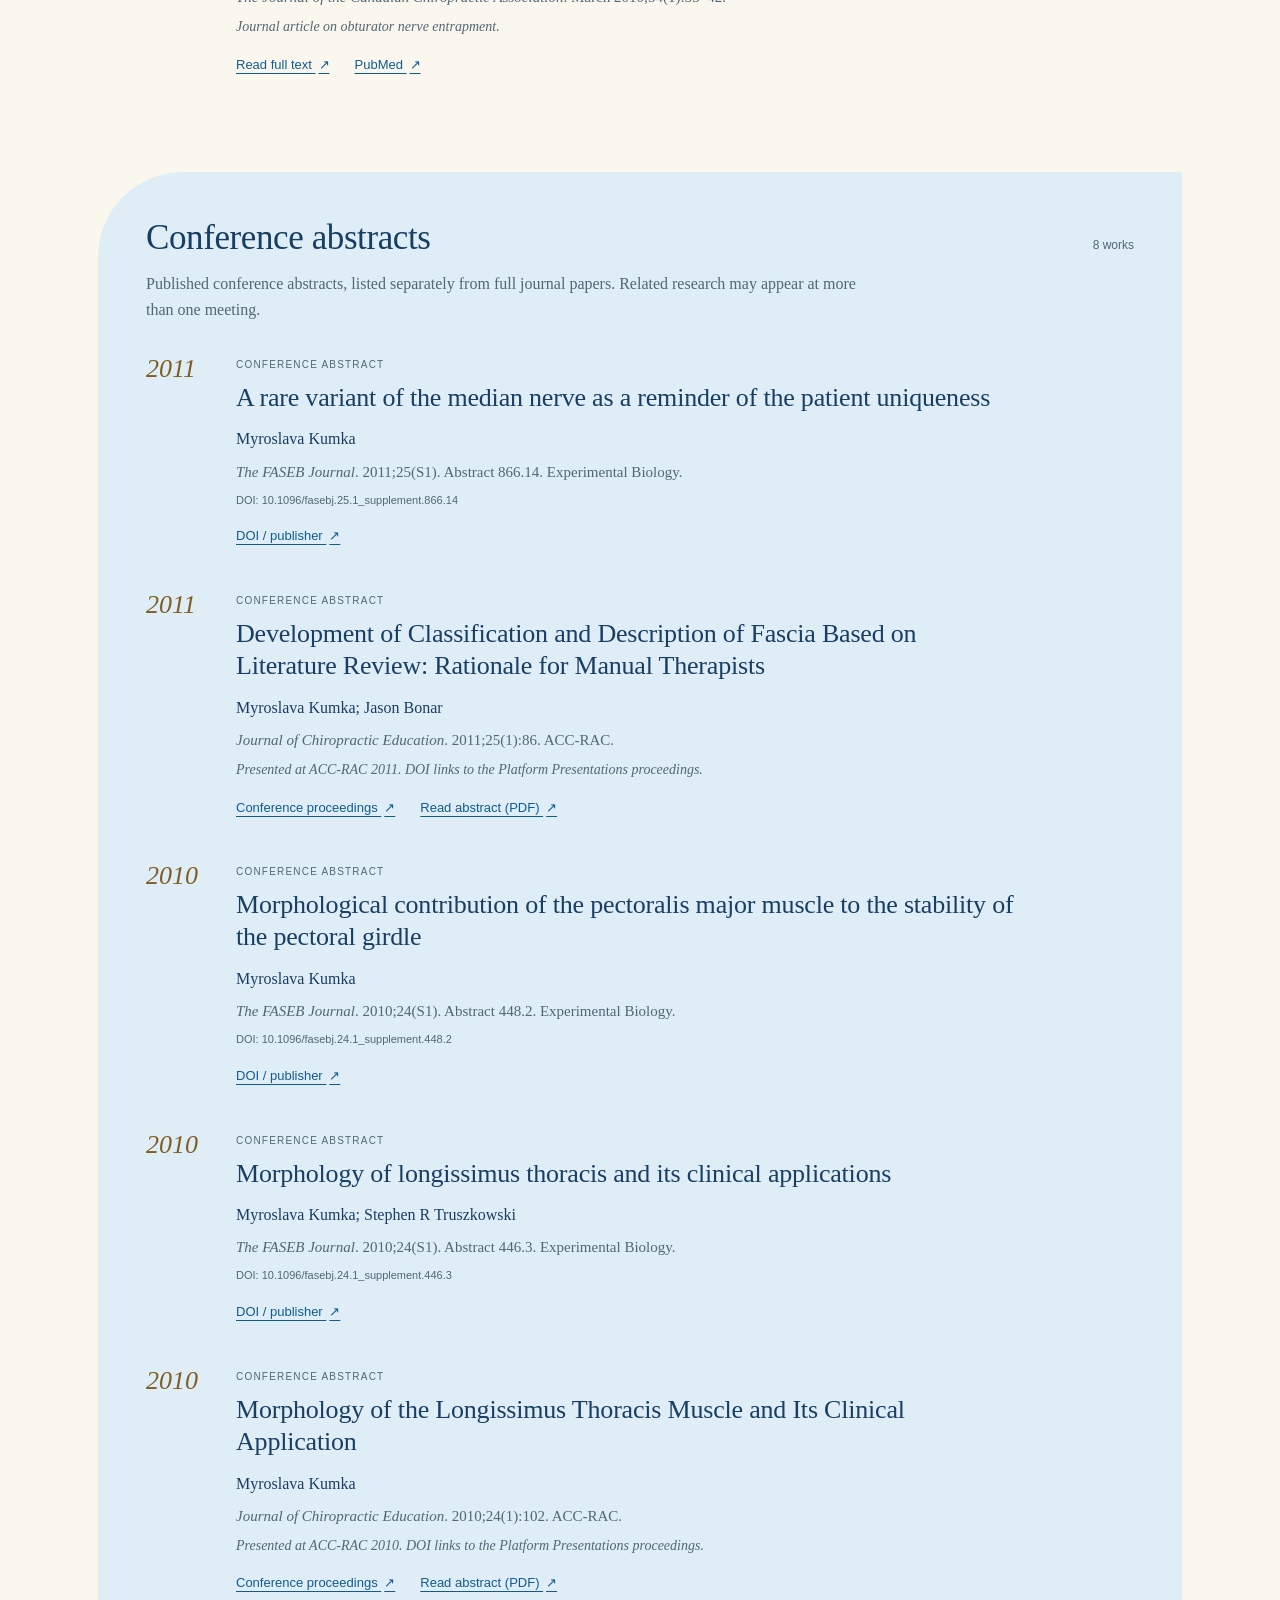
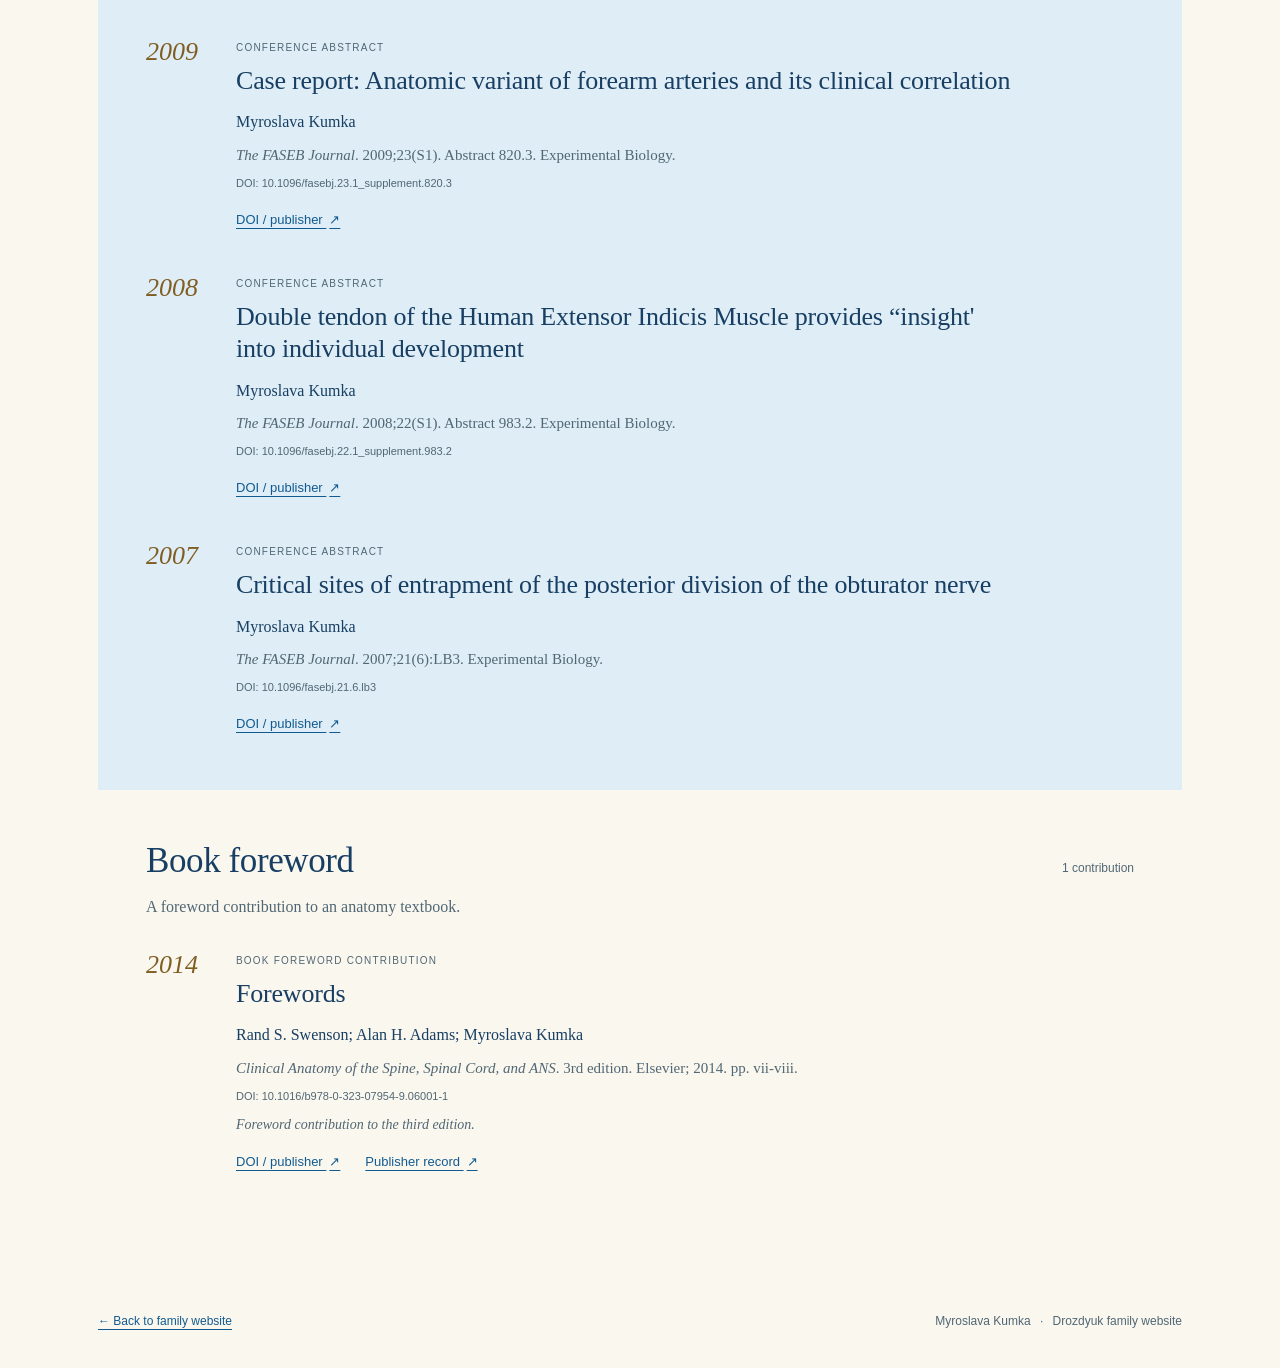
==== commit 14d85801: "Gather the wheat portrait motif and enrich Ukrainian blue and gold Replace scattered stalks with a c" ====
--- a/myroslava/index.html
+++ b/myroslava/index.html
@@ -6,7 +6,7 @@
   <title>Myroslava Kumka | Anatomy &amp; Research</title>
   <meta name="description" content="Myroslava Kumka, MD, PhD. Explore journal publications, conference abstracts, a book foreword and original writing on anatomy and its clinical relevance.">
   <link rel="canonical" href="https://drozdyuk.com/myroslava/">
-  <link rel="stylesheet" href="/assets/myroslava/style.css?v=botanical-1">
+  <link rel="stylesheet" href="/assets/myroslava/style.css?v=ukrainian-sheaf-1">
 </head>
 <body>
   <a class="skip" href="#main">Skip to content</a>
@@ -18,7 +18,7 @@
     <main id="main">
 <section class="introduction" aria-labelledby="name">
         <div><p class="eyebrow">Anatomy · Education · Research</p><h1 id="name">Myroslava <em>Kumka</em></h1><p class="credentials">MD, PhD <span>Anatomy professor &amp; researcher</span></p></div>
-        <div class="portrait-study"><img class="botanical" src="/assets/myroslava/wheat-study.svg" alt="" width="330" height="380"><img class="portrait" src="/images/myroslava.jpeg" alt="Myroslava Kumka" width="130" height="130"></div>
+        <div class="portrait-study"><img class="botanical" src="/assets/myroslava/wheat-study.svg?v=sheaf-1" alt="" width="330" height="380"><img class="portrait" src="/images/myroslava.jpeg" alt="Myroslava Kumka" width="130" height="130"></div>
       </section>
 <article id="article" class="original-essay" aria-labelledby="article-heading">
   <div class="essay-copy"><div class="section-label"><span>Original essay</span><span>Author manuscript · 6 pages</span></div><h2 id="article-heading">Thoracic Outlet Syndrome Revisited<span class="subtitle">Clinical Relevance of Vertebral artery Morphology</span></h2><p class="author-line">By Myroslava Kumka, MD, PhD</p><div class="actions"><a class="primary" href="/assets/myroslava/thoracic-outlet-syndrome-revisited.pdf">Read the essay <span aria-hidden="true">↗</span></a><a class="download" href="/assets/myroslava/thoracic-outlet-syndrome-revisited.pdf" download>Download PDF <span aria-hidden="true">↓</span></a></div><p class="file-note">Original PDF · 6 pages · 580 KB</p><blockquote><p>“I would like to share my thoughts on the clinical morphology of the Vertebral Artery (VA) in relation to Thoracic Outlet Syndrome (TOS), with potential relevance for chiropractors.”</p><cite>From the opening of the article</cite></blockquote><details class="contents"><summary>In the article</summary>
--- a/assets/myroslava/style.css
+++ b/assets/myroslava/style.css
@@ -1,4 +1,4 @@
-:root{color-scheme:light;--paper:#faf7ef;--ink:#203e50;--blue:#155c84;--muted:#516774;--sky:#e4eff2;--wheat:#f0e5c9;--gold:#805e23;--serif:Baskerville,'Palatino Linotype',Palatino,Georgia,serif}
+:root{color-scheme:light;--paper:#faf7ef;--ink:#183f63;--blue:#125b91;--muted:#516774;--sky:#deedf6;--wheat:#f3e3b7;--gold:#805e23;--serif:Baskerville,'Palatino Linotype',Palatino,Georgia,serif}
 *{box-sizing:border-box}html{scroll-padding-top:25px}body{margin:0;background:var(--paper);color:var(--ink);font:18px/1.65 var(--serif);-webkit-font-smoothing:antialiased}a{color:var(--blue);text-decoration:underline;text-decoration-thickness:1px;text-underline-offset:4px}a:hover{text-decoration-thickness:2px}a:focus-visible,summary:focus-visible{outline:3px solid var(--blue);outline-offset:6px}.skip{position:absolute;left:16px;top:-100px;background:white;padding:12px;z-index:10}.skip:focus{top:12px}.folio{max-width:1180px;margin:auto;padding:0 48px}.masthead{padding:28px 0 0}.family{font:13px/1.6 Arial,sans-serif}.eyebrow{font:11px/1.7 Arial,sans-serif;letter-spacing:2px;text-transform:uppercase;color:var(--muted);margin:0 0 14px}h1,h2,h3,h4,p{margin-top:0}h2,h3,h4{font-weight:400}.introduction{display:grid;grid-template-columns:1fr 330px;align-items:center;gap:24px;padding:26px 40px 38px 0;min-height:350px}.introduction .eyebrow{margin-bottom:20px}h1{font-size:clamp(64px,7.5vw,100px);font-weight:400;letter-spacing:-3px;line-height:.94;margin:0 0 23px}h1 em{display:block;margin-left:65px;font-weight:400;letter-spacing:-4px}.credentials{font-size:21px;line-height:1.5;margin:0}.credentials span{display:block;font-size:16px;color:var(--muted)}.portrait-study{position:relative;width:330px;height:330px}.botanical{position:absolute;inset:-15px 0 0;width:330px;height:380px;pointer-events:none}.portrait{position:absolute;top:98px;left:114px;width:142px;height:155px;object-fit:cover;object-position:50% 50%;border-radius:48% 48% 42% 42%;box-shadow:0 10px 30px #203e5012}
 .original-essay{display:grid;grid-template-columns:minmax(0,1fr) 210px;gap:52px;background:var(--wheat);border-radius:0 95px 0 0;padding:40px 48px 38px;margin:0 0 72px;position:relative}.section-label{display:flex;gap:14px 24px;flex-wrap:wrap;font:10px/1.6 Arial,sans-serif;letter-spacing:1.4px;text-transform:uppercase;color:var(--muted);margin:0 0 22px}.section-label span:first-child{color:var(--ink);font-weight:700}.original-essay h2{font-size:38px;line-height:1.12;letter-spacing:-.6px;margin:0 0 18px}.subtitle{display:block;font-size:24px;line-height:1.3;font-style:italic;letter-spacing:0;margin-top:10px}.author-line{font-size:15px;color:var(--muted);margin-bottom:18px}.actions{display:flex;flex-wrap:wrap;gap:12px 28px;font:15px/1.6 Arial,sans-serif}.actions a{padding:5px 0}.actions span{margin-left:7px}.file-note{font:11px/1.6 Arial,sans-serif;color:var(--muted);margin:8px 0 22px}blockquote{margin:0 0 24px}blockquote p{font-size:18px;font-style:italic;line-height:1.5;margin:0 0 8px}blockquote cite{font:11px/1.6 Arial,sans-serif;color:var(--muted)}.manuscript{padding-top:52px;align-self:start;transform:rotate(3deg)}figure{margin:0}figure img{display:block;width:100%;height:auto;box-shadow:4px 12px 24px #513d2724}figcaption{font:11px/1.6 Arial,sans-serif;color:var(--muted);margin-top:15px}.archive-note{font-size:13px;font-style:italic;line-height:1.5;margin-top:12px;color:var(--muted)}.contents{font-size:15px}.contents summary{cursor:pointer;font-style:italic;font-size:18px;width:fit-content}.contents ol{list-style:none;padding:12px 0 0;margin:0;max-width:440px}.contents-row{display:flex;justify-content:space-between;gap:20px;padding:5px 0;line-height:1.4}.contents-row>span:last-child{font:12px/1.6 Arial,sans-serif;color:var(--muted)}
 .about-author{display:grid;grid-template-columns:minmax(0,1fr) 240px;gap:70px;margin:0 48px 82px}.academic-profile h2{font-size:36px;line-height:1.15;letter-spacing:-.6px;margin-bottom:22px}.academic-profile>p:not(.eyebrow){font-size:19px;line-height:1.65;margin:0 0 16px}.academic-profile>p.background-sources{font:12px/1.9 Arial,sans-serif;margin-top:24px}.profile{padding-top:1px;font-size:16px}.profile h2{font-size:28px;font-style:italic;line-height:1.25;margin-bottom:23px}.affiliation h3{font:11px/1.6 Arial,sans-serif;text-transform:uppercase;letter-spacing:1px;margin-bottom:16px}.education{margin:0 0 24px;line-height:1.5}.education dt{font-size:20px;margin-top:18px}.education dd{margin:4px 0 0;color:var(--muted)}.profile-link{display:block;font:13px/1.8 Arial,sans-serif;width:fit-content;margin:10px 0}
